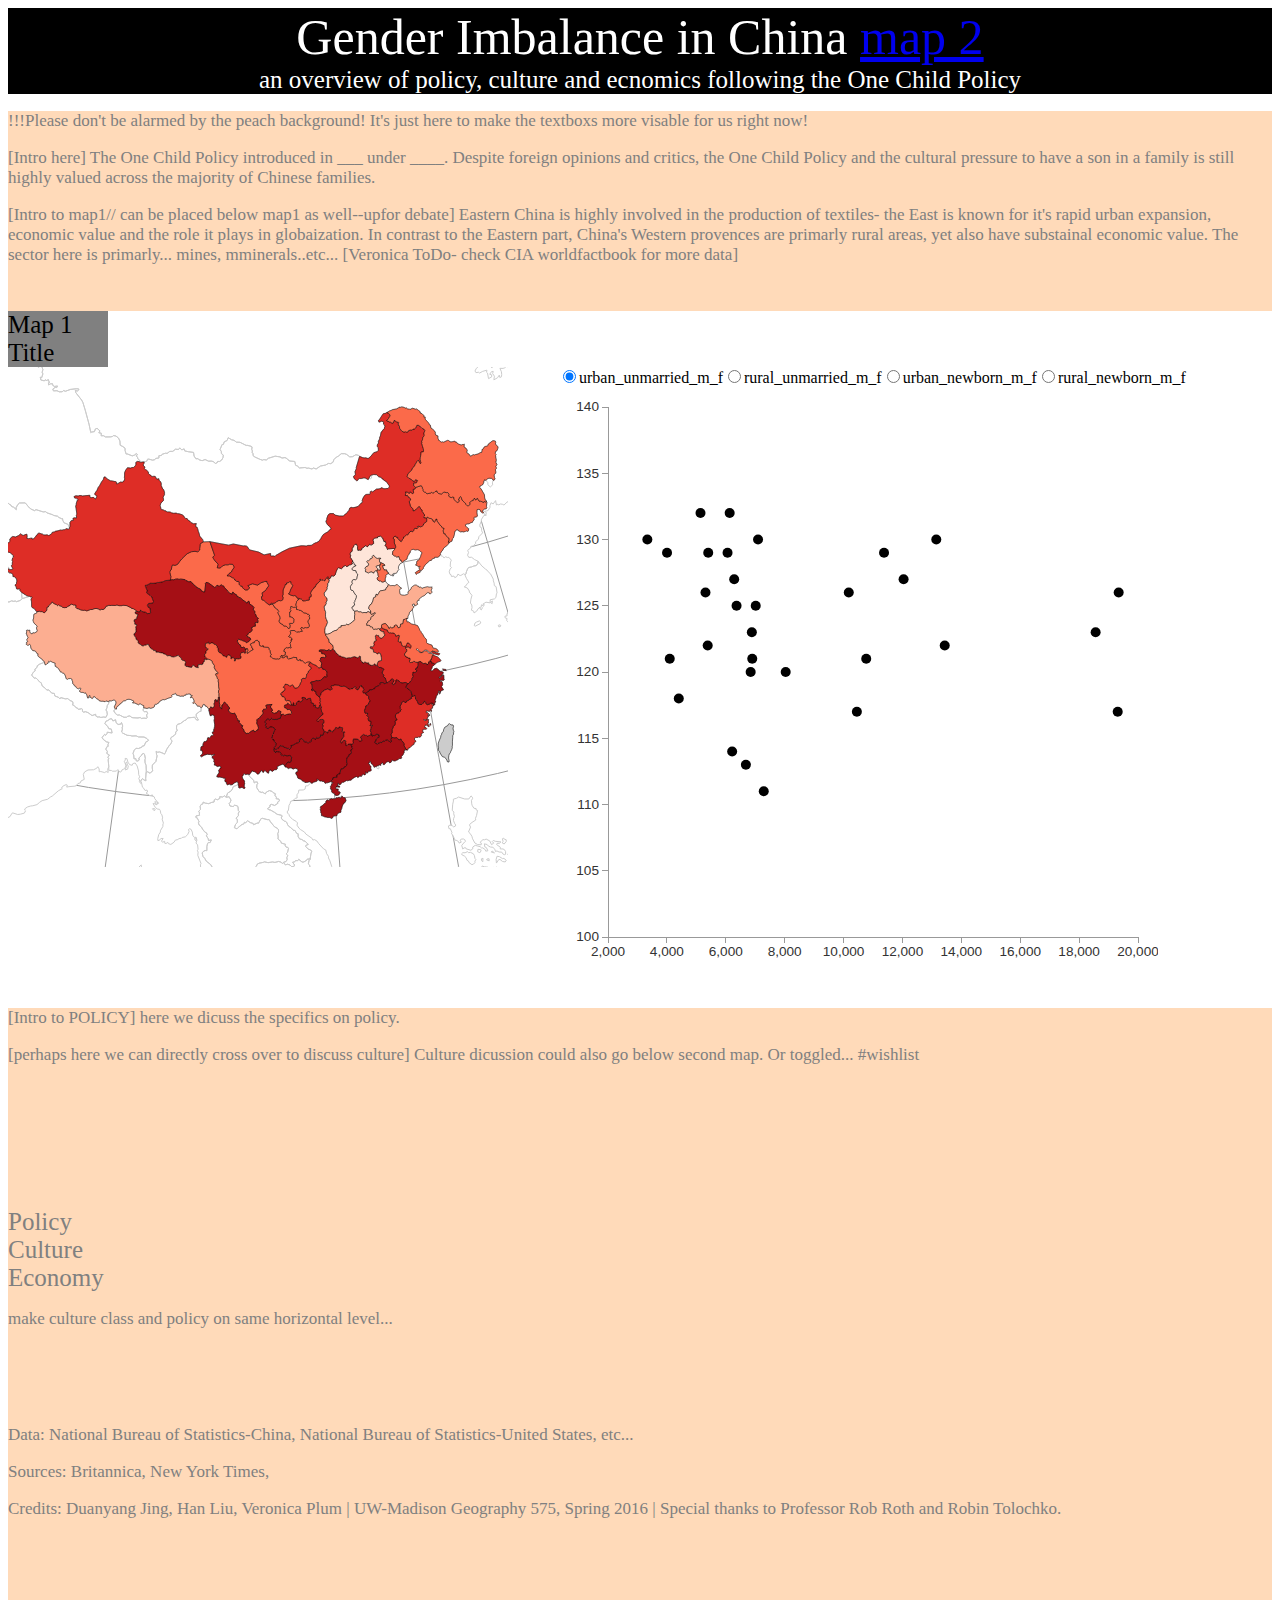
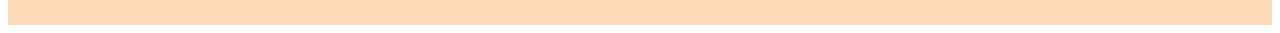
==== index.html @ d4b6c428 "refactor code, add linked viz to map2" ====
<!DOCTYPE html>
<html lang="en">
	<head>
		<meta charset="utf-8">
		<meta name="viewport" content="width=device-width">
		<title></title>

		<!--external stylesheet-->
		<link rel="stylesheet" href="css/style.css">
		<link rel="stylesheet" type="text/css" href="lib/d3-slider/d3.slider.css">

	</head>

	<body>
		<div id="navbar"></div>
		<div id="ProjTtile" class="textTitle"> 
			Gender Imbalance in China  <a href="map2.html"> map 2 </a>
			<div class="subtitle">
				an overview of policy, culture and ecnomics following the One Child Policy
			</div>
		</div>
		<div class="text">
			<p>!!!Please don't be alarmed by the peach background! It's just here to make the textboxs more visable for us right now!</p>
			<p>[Intro here] The One Child Policy introduced in ___ under ____. Despite foreign opinions and critics, the One Child Policy and the cultural pressure to have a son in a family is still highly valued across the majority of Chinese families. </p>
			<p>[Intro to map1// can be placed below map1 as well--upfor debate] Eastern China is highly involved in the production of textiles- the East is known for it's rapid urban expansion, economic value and the role it plays in globaization. In contrast to the Eastern part, China's Western provences are primarly rural areas, yet also have substainal economic value. The sector here is primarly... mines, mminerals..etc... [Veronica ToDo- check CIA worldfactbook for more data]
			</p>
		</div>
		<div class="mapTitle">Map 1 Title</div>
		<div class="map1Div"></div>
		<div class="toggleDiv">
			<div class="attrToggleDiv"></div>
			<div class="yearToggleDiv"></div>
		</div>
		<div class="scatterPlotDiv"></div>
		<div class="text">
			<p>[Intro to POLICY] here we dicuss the specifics on policy.
			</p>
			<p>[perhaps here we can directly cross over to discuss culture] Culture dicussion could also go below second map. Or toggled... #wishlist
			</p>
		</div>

		<div class="text"> 
			<div class="subtitle">
				Policy
			</div>
			<div class="subtitle">
				Culture
			</div>
			<div class="subtitle">
				Economy 
				<p class= "text">
					make culture class and policy on same horizontal level...
				</p>
			</div>
		</div>

		<div id="credits" class="text">
			<p>
				Data: National Bureau of Statistics-China, National Bureau of Statistics-United States, etc...</p>
			<p>
				Sources: <a ref="">Britannica</a>,  <a ref="">New York Times</a>, <a ref=""></a>
			</p>
			<p>
				Credits: Duanyang Jing, Han Liu, Veronica Plum | UW-Madison Geography 575, Spring 2016 | Special thanks to Professor Rob Roth and Robin Tolochko.
			</p>
		</div>
		<!--libraries-->
		<script type="text/javascript" src="lib/d3.js"></script>
		<script type="text/javascript" src="lib/d3-slider/d3.slider.js"></script>
		<script type="text/javascript" src="lib/d3.parcoords.js"></script>
		<script type="text/javascript" src="lib/simple_statistics.js"></script>
		<script type="text/javascript" src="lib/queue.js"></script>
		<script type="text/javascript" src="lib/topojson.v1.min.js"></script>
		<!--main script-->
		<script type="text/javascript" src="js/main.js"></script>

	</body>
</html>
---- css/style.css ----
.navbar{
  color:black;
}
.mapTitle{
  width: 100px;
  font-size: 25px;
  background-color: gray;
}
.textTitle{
  background-color: black;
  color: white;
  text-align: center;
  font-size: 50px;
}
.subtitle{
  font-size:25px;
}
.text{
  background-color: peachpuff;
  color: gray;
  font-size: 17px;
  height: 200px;
}
.map1Div {
    width: 550px;
    float: left;
}
.map2Div {
    width: 550px;
    height: 550px;
    float: left;
}
.gratBackground {
    fill: white;
}

.gratLines {
    fill: none;
    stroke: #999;
    stroke-width: 1px;
}

.backgroundCountry {
    fill: #FFF;
    stroke: #CCC;
    stroke-width: 1px;
}

.enumUnits {
    stroke: #000;
    stroke-width: 0.5px;
    stroke-linecap: round;
}

.scatterPlotBackground {
    fill: none;
    z-index: 0;
}

.infolabel {
    position: absolute;
    height: 50px;
    min-width: 100px;
    color: #fff;
    background-color: #000;
    border: solid thin #fff;
    padding: 5px 10px;
    z-index: 10;
    opacity: 0.8;
}

.infolabel h1 {
    margin: 0 20px 0 0;
    padding: 0;
    display: inline-block;
    line-height: 1em;
}

.xAxis path,
.xAxis line {
    fill: none;
    stroke: #999;
    stroke-width: 1px;
    shape-rendering: crispEdges;
}

.xAxis text {
    font-family: sans-serif;
    font-size: 0.85em;
    fill: #333333;
}

.yAxis path,
.yAxis line {
    fill: none;
    stroke: #999;
    stroke-width: 1px;
    shape-rendering: crispEdges;
}

.yAxis text {
    font-family: sans-serif;
    font-size: 0.85em;
    fill: #333333;
}

.linegraph {
  font: 11px "Helvetica Neue", Helvetica, Arial, sans-serif;
}

.axis path,
.axis line {
  fill: none;
  stroke: #000;
  shape-rendering: crispEdges;
}

.axis--y path {
  display: none;
}

.provinces {
  fill: none;
  stroke: #aaa;
  stroke-linejoin: round;
  stroke-linecap: round;
  stroke-width: 1.5px;
}

.province--hover {
  stroke: #000;
}

.focus text {
  text-anchor: middle;
  text-shadow: 0 1px 0 #fff, 1px 0 0 #fff, 0 -1px 0 #fff, -1px 0 0 #fff;
}

.voronoi path {
  fill: none;
  pointer-events: all;
}

#form {
  position: absolute;
  top: 20px;
  right: 30px;
}
---- lib/d3-slider/d3.slider.css ----
.d3-slider {
    position: relative;
    font-family: Verdana,Arial,sans-serif;
    font-size: 1.1em;
    border: 1px solid #aaaaaa;
    z-index: 2;
}

.d3-slider-horizontal {
    height: .8em;
}  

.d3-slider-range {
  background:#2980b9;
  left:0px;
  right:0px;
  height: 0.8em;
  position: absolute;
}

.d3-slider-range-vertical {
  background:#2980b9;
  left:0px;
  right:0px;
  position: absolute;
  top:0;
}

.d3-slider-vertical {
    width: .8em;
    height: 100px;
}      

.d3-slider-handle {
    position: absolute;
    width: 1.2em;
    height: 1.2em;
    border: 1px solid #d3d3d3;
    border-radius: 4px;
    background: #eee;
    background: linear-gradient(to bottom, #eee 0%, #ddd 100%);
    z-index: 3;
}

.d3-slider-handle:hover {
    border: 1px solid #999999;
}

.d3-slider-horizontal .d3-slider-handle {
    top: -.3em;
    margin-left: -.6em;
}

.d3-slider-axis {
    position: relative;
    z-index: 1;    
}

.d3-slider-axis-bottom {
    top: .8em;
}

.d3-slider-axis-right {
    left: .8em;
}

.d3-slider-axis path {
    stroke-width: 0;
    fill: none;
}

.d3-slider-axis line {
    fill: none;
    stroke: #aaa;
    shape-rendering: crispEdges;
}

.d3-slider-axis text {
    font-size: 11px;
}

.d3-slider-vertical .d3-slider-handle {
    left: -.25em;
    margin-left: 0;
    margin-bottom: -.6em;      
}
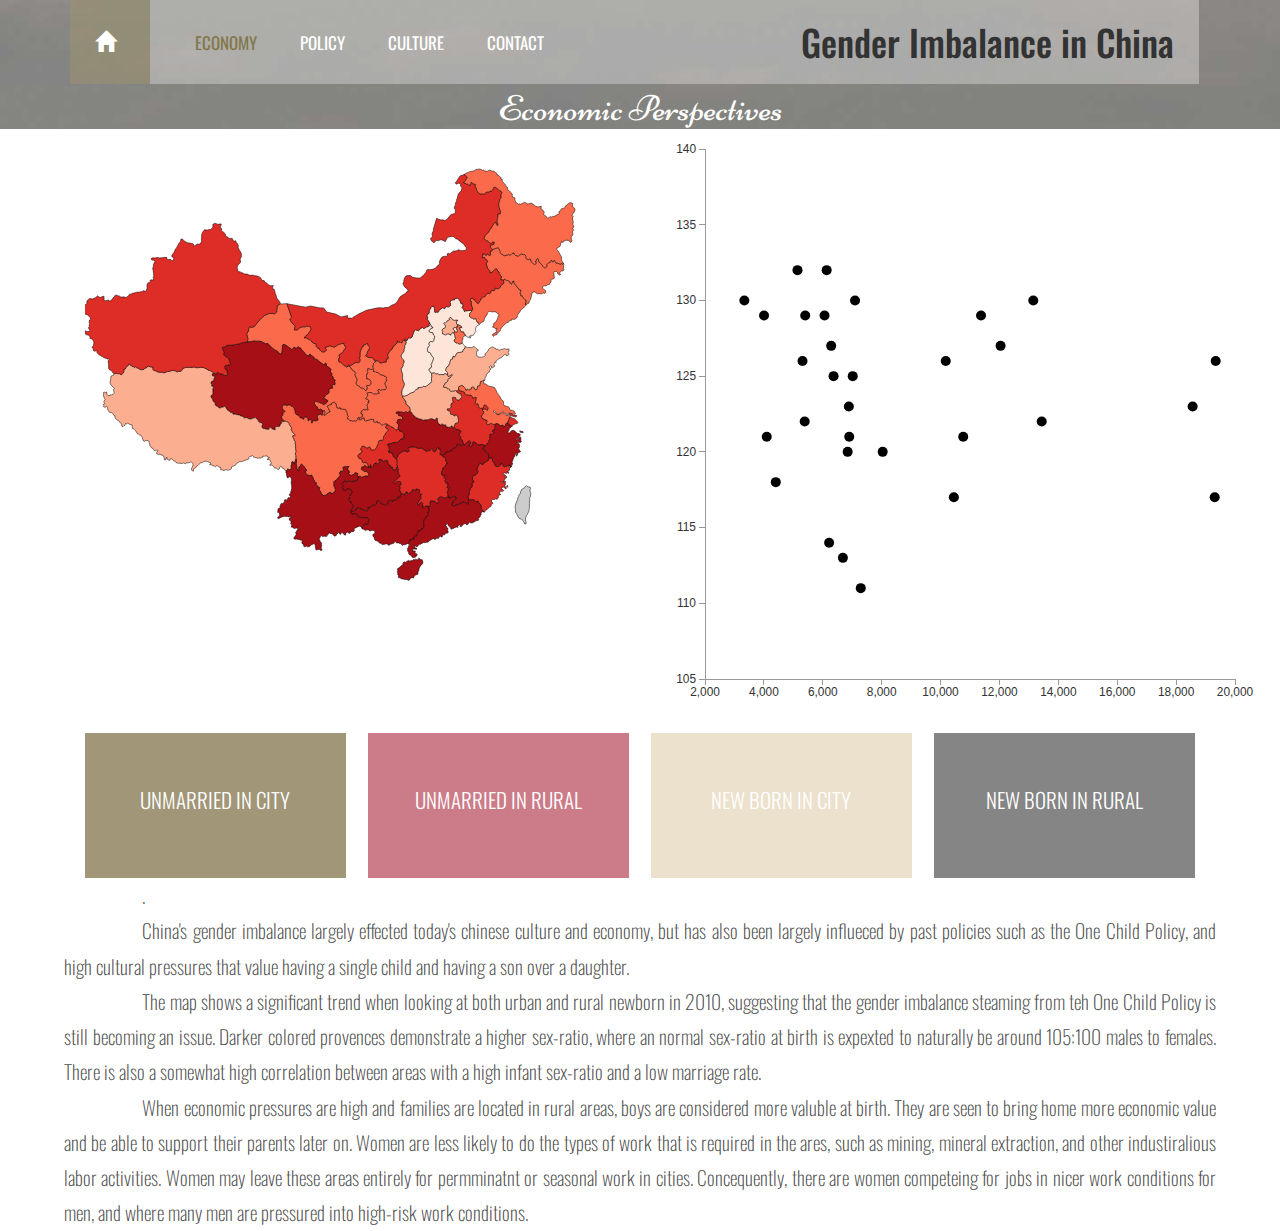
==== commit 335a8d51: "all together" ====
--- a/index.html
+++ b/index.html
@@ -1,78 +1,117 @@
-<!DOCTYPE html>
-<html lang="en">
-	<head>
-		<meta charset="utf-8">
-		<meta name="viewport" content="width=device-width">
-		<title></title>
-
-		<!--external stylesheet-->
-		<link rel="stylesheet" href="css/style.css">
-		<link rel="stylesheet" type="text/css" href="lib/d3-slider/d3.slider.css">
-
-	</head>
-
-	<body>
-		<div id="navbar"></div>
-		<div id="ProjTtile" class="textTitle"> 
-			Gender Imbalance in China  <a href="map2.html"> map 2 </a>
-			<div class="subtitle">
-				an overview of policy, culture and ecnomics following the One Child Policy
-			</div>
-		</div>
-		<div class="text">
-			<p>!!!Please don't be alarmed by the peach background! It's just here to make the textboxs more visable for us right now!</p>
-			<p>[Intro here] The One Child Policy introduced in ___ under ____. Despite foreign opinions and critics, the One Child Policy and the cultural pressure to have a son in a family is still highly valued across the majority of Chinese families. </p>
-			<p>[Intro to map1// can be placed below map1 as well--upfor debate] Eastern China is highly involved in the production of textiles- the East is known for it's rapid urban expansion, economic value and the role it plays in globaization. In contrast to the Eastern part, China's Western provences are primarly rural areas, yet also have substainal economic value. The sector here is primarly... mines, mminerals..etc... [Veronica ToDo- check CIA worldfactbook for more data]
-			</p>
-		</div>
-		<div class="mapTitle">Map 1 Title</div>
-		<div class="map1Div"></div>
-		<div class="toggleDiv">
-			<div class="attrToggleDiv"></div>
-			<div class="yearToggleDiv"></div>
-		</div>
-		<div class="scatterPlotDiv"></div>
-		<div class="text">
-			<p>[Intro to POLICY] here we dicuss the specifics on policy.
-			</p>
-			<p>[perhaps here we can directly cross over to discuss culture] Culture dicussion could also go below second map. Or toggled... #wishlist
-			</p>
-		</div>
-
-		<div class="text"> 
-			<div class="subtitle">
-				Policy
-			</div>
-			<div class="subtitle">
-				Culture
-			</div>
-			<div class="subtitle">
-				Economy 
-				<p class= "text">
-					make culture class and policy on same horizontal level...
-				</p>
-			</div>
-		</div>
-
-		<div id="credits" class="text">
-			<p>
-				Data: National Bureau of Statistics-China, National Bureau of Statistics-United States, etc...</p>
-			<p>
-				Sources: <a ref="">Britannica</a>,  <a ref="">New York Times</a>, <a ref=""></a>
-			</p>
-			<p>
-				Credits: Duanyang Jing, Han Liu, Veronica Plum | UW-Madison Geography 575, Spring 2016 | Special thanks to Professor Rob Roth and Robin Tolochko.
-			</p>
-		</div>
-		<!--libraries-->
-		<script type="text/javascript" src="lib/d3.js"></script>
-		<script type="text/javascript" src="lib/d3-slider/d3.slider.js"></script>
-		<script type="text/javascript" src="lib/d3.parcoords.js"></script>
-		<script type="text/javascript" src="lib/simple_statistics.js"></script>
-		<script type="text/javascript" src="lib/queue.js"></script>
-		<script type="text/javascript" src="lib/topojson.v1.min.js"></script>
-		<!--main script-->
-		<script type="text/javascript" src="js/main.js"></script>
-
-	</body>
+<!DOCTYPE html>
+<html lang="en">
+	<head>
+		<meta charset="utf-8">
+		<meta name="viewport" content="width=device-width">
+<title>Gender Imbalance in China</title>
+<link href="css/bootstrap.css" rel='stylesheet' type='text/css' />
+<!-- jQuery (necessary for Bootstrap's JavaScript plugins) -->
+<script src="js/jquery.min.js"></script>
+<!-- Custom Theme files -->
+<link href="css/style.css" rel="stylesheet" type="text/css" media="all" />
+<!-- Custom Theme files -->
+<meta name="viewport" content="width=device-width, initial-scale=1">
+<meta http-equiv="Content-Type" content="text/html; charset=utf-8" />
+<meta name="keywords" content="Gender" />
+
+<!--webfont-->
+<link href='http://fonts.useso.com/css?family=Oswald:400,300,700' rel='stylesheet' type='text/css'>
+<link href='http://fonts.useso.com/css?family=Niconne' rel='stylesheet' type='text/css'>
+
+<!--external stylesheet-->
+		<link rel="stylesheet" href="css/style1.css">
+		<link rel="stylesheet" type="text/css" href="lib/d3-slider/d3.slider.css">
+		<script type="text/javascript" src="js/easing.js"></script>
+<!--/script-->
+
+
+</head>
+<body>
+	<!-- header-section-starts -->
+	<div class="header-banner">
+		<div class="container">
+			<div class="home">
+					<a href="index.html"><span class="glyphicon glyphicon-home"></span></a>
+			</div>
+			
+			<div class="header-top">
+				 <h1 style="float:right">Gender Imbalance in China</h1>
+				<span class="menu"><img src="images/nav.png" alt=""/></span>
+				
+				<div class="top-menu">
+					<ul>
+					<nav class="cl-effect-13">
+						<li><a class="active" href="index.html">Economy</a></li>
+						<li><a href="policy.html">policy</a></li>
+						<li><a href="culture.html">culture</a></li>
+						<li><a href="contact.html">Contact</a></li>
+					</nav>
+					</ul>
+				</div>
+			</div>	 
+			
+			<div class="banner-info text-center">
+				<h1><a>Economic Perspectives</a></h1>
+			</div>
+		
+		</div>		
+	</div>		
+ 
+		
+<div class="container">
+	<div class="col-md-6"><div class="map1Div"></div></div>
+	<div class="col-md-6"><div class="scatterPlotDiv"></div></div>
+
+	
+
+
+		<div class="col-md-12">			
+
+			<div class="header-bottom-grids text-center">
+				<div class="header-bottom-grid1">
+					<h4>Unmarried in city</h4></div>
+
+				<div class="header-bottom-grid2">
+					<h4>Unmarried in rural</h4></div>
+
+				<div class="header-bottom-grid3">
+					<h4>New born in city</h4></div>
+
+				<div class="header-bottom-grid4">
+					<h4>New born in rural</h4></div>
+				
+			</div>
+		</div>
+</div>	
+<div class="about-content text-center">
+	<div class="about-top">
+						<p>.</p>
+						<p> China's gender imbalance largely effected today's chinese culture and economy, but has also been largely influeced by past policies such as the One Child Policy, and high cultural pressures that value having a single child and having a son over a daughter. </p>
+						 
+						 <p>The map shows a significant trend when looking at both urban and rural newborn in 2010, suggesting that the gender imbalance steaming from teh One Child Policy is still becoming an issue. Darker colored provences demonstrate a higher sex-ratio, where an normal sex-ratio at birth is expexted to naturally be around 105:100 males to females. There is also a somewhat high correlation between areas with a high infant sex-ratio and a low marriage rate. </p>
+
+						 <p>When economic pressures are high and families are located in rural areas, boys are considered more valuble at birth. They are seen to bring home more economic value and be able to support their parents later on. Women are less likely to do the types of work that is required in the ares, such as mining, mineral extraction, and other industiralious labor activities. Women may leave these areas entirely for permminatnt or seasonal work in cities. 
+	Concequently, there are women competeing for jobs in nicer work conditions for men, and where many men are pressured into high-risk work conditions. </p>
+	</div>
+</div>
+
+
+
+	<!-- header-section-ends -->
+	
+	<!--libraries-->
+		<script type="text/javascript" src="lib/d3.js"></script>
+		<script type="text/javascript" src="lib/d3-slider/d3.slider.js"></script>
+		
+		<script type="text/javascript" src="lib/simple_statistics.js"></script>
+		<script type="text/javascript" src="lib/queue.js"></script>
+		<script type="text/javascript" src="lib/topojson.v1.min.js"></script>
+		<!--main script-->
+		
+		
+		<script type="text/javascript" src="js/main.js"></script>
+	
+	
+
+</body>
 </html>--- a/css/style.css
+++ b/css/style.css
@@ -1,148 +1,3219 @@
-.navbar{
-  color:black;
-}
-.mapTitle{
-  width: 100px;
-  font-size: 25px;
-  background-color: gray;
-}
-.textTitle{
-  background-color: black;
-  color: white;
-  text-align: center;
-  font-size: 50px;
-}
-.subtitle{
-  font-size:25px;
-}
-.text{
-  background-color: peachpuff;
-  color: gray;
-  font-size: 17px;
-  height: 200px;
-}
-.map1Div {
-    width: 550px;
-    float: left;
-}
-.map2Div {
-    width: 550px;
-    height: 550px;
-    float: left;
-}
-.gratBackground {
-    fill: white;
-}
-
-.gratLines {
-    fill: none;
-    stroke: #999;
-    stroke-width: 1px;
-}
-
-.backgroundCountry {
-    fill: #FFF;
-    stroke: #CCC;
-    stroke-width: 1px;
-}
-
-.enumUnits {
-    stroke: #000;
-    stroke-width: 0.5px;
-    stroke-linecap: round;
-}
-
-.scatterPlotBackground {
-    fill: none;
-    z-index: 0;
-}
-
-.infolabel {
-    position: absolute;
-    height: 50px;
-    min-width: 100px;
-    color: #fff;
-    background-color: #000;
-    border: solid thin #fff;
-    padding: 5px 10px;
-    z-index: 10;
-    opacity: 0.8;
-}
-
-.infolabel h1 {
-    margin: 0 20px 0 0;
-    padding: 0;
-    display: inline-block;
-    line-height: 1em;
-}
-
-.xAxis path,
-.xAxis line {
-    fill: none;
-    stroke: #999;
-    stroke-width: 1px;
-    shape-rendering: crispEdges;
-}
-
-.xAxis text {
-    font-family: sans-serif;
-    font-size: 0.85em;
-    fill: #333333;
-}
-
-.yAxis path,
-.yAxis line {
-    fill: none;
-    stroke: #999;
-    stroke-width: 1px;
-    shape-rendering: crispEdges;
-}
-
-.yAxis text {
-    font-family: sans-serif;
-    font-size: 0.85em;
-    fill: #333333;
-}
-
-.linegraph {
-  font: 11px "Helvetica Neue", Helvetica, Arial, sans-serif;
-}
-
-.axis path,
-.axis line {
-  fill: none;
-  stroke: #000;
-  shape-rendering: crispEdges;
-}
-
-.axis--y path {
-  display: none;
-}
-
-.provinces {
-  fill: none;
-  stroke: #aaa;
-  stroke-linejoin: round;
-  stroke-linecap: round;
-  stroke-width: 1.5px;
-}
-
-.province--hover {
-  stroke: #000;
-}
-
-.focus text {
-  text-anchor: middle;
-  text-shadow: 0 1px 0 #fff, 1px 0 0 #fff, 0 -1px 0 #fff, -1px 0 0 #fff;
-}
-
-.voronoi path {
-  fill: none;
-  pointer-events: all;
-}
-
-#form {
-  position: absolute;
-  top: 20px;
-  right: 30px;
-}
+body{
+	padding:0;
+	margin:0;
+    font-family: 'Oswald', sans-serif;
+	background:white;
+}
+body a{
+    transition:0.5s all;
+	-webkit-transition:0.5s all;
+	-moz-transition:0.5s all;
+	-o-transition:0.5s all;
+	-ms-transition:0.5s all;
+}
+input[type="button"],input[type="submit"]{
+	transition:0.5s all;
+	-webkit-transition:0.5s all;
+	-moz-transition:0.5s all;
+	-o-transition:0.5s all;
+	-ms-transition:0.5s all;
+}
+h1,h2,h3,h4,h5,h6{
+	margin:0;			   
+}	
+p{
+	margin:0;
+}
+ul{
+	margin:0;
+	padding:0;
+}
+label{
+	margin:0;
+}
+/*-----start-header----*/
+.header-banner{
+	background:url('../images/banner.jpg') no-repeat;
+	background-size:cover;
+	-webkit-background-size:cover;
+	-o-background-size:cover;
+	-ms-background-size:cover;
+	-moz-background-size:cover;
+	max-height:15%;
+}
+.about-header-banner{
+	background:url('../images/banner.jpg') no-repeat;
+	background-size:cover;
+	-webkit-background-size:cover;
+	-o-background-size:cover;
+	-ms-background-size:cover;
+	-moz-background-size:cover;
+	max-height:15%;
+}
+.home{
+	float:left;
+	width:7%;
+	background: rgba(158, 147, 107, 0.51);
+	padding: 2.5em 2em;
+}
+span.glyphicon.glyphicon-home {
+	font-size: 21px;
+	color: #fff;
+}
+.top-menu{
+	float:left;
+	margin-top:9px;
+}
+
+}
+nav a {
+	position: relative;
+	display: inline-block;
+	outline: none;
+	color: #fff;
+	text-decoration: none;
+	text-transform: uppercase;
+	letter-spacing: 1px;
+	font-weight: 400;
+	text-shadow: 0 0 1px rgba(255,255,255,0.3);
+	font-size: 1.35em;
+}
+.typrography {
+	padding: 4em 0;
+}
+
+nav a:hover,
+nav a:focus {
+	outline: none;
+}/* Effect 13: three circles */
+.cl-effect-13 a {
+	-webkit-transition: color 0.3s;
+	-moz-transition: color 0.3s;
+	transition: color 0.3s;
+}
+
+.cl-effect-13 a::before {
+	position: absolute;
+	top: 50%;
+	left: 50%;
+	color: transparent;
+	content: '.';
+	text-shadow: 0 0 transparent;
+	font-size: 1.2em;
+	-webkit-transition: text-shadow 0.3s, color 0.3s;
+	-moz-transition: text-shadow 0.3s, color 0.3s;
+	transition: text-shadow 0.3s, color 0.3s;
+	-webkit-transform: translateX(-50%);
+	-moz-transform: translateX(-50%);
+	transform: translateX(-50%);
+	pointer-events: none;
+}
+
+.cl-effect-13 a:hover::before,
+.cl-effect-13 a:focus::before {
+	color: #d58afc;
+	text-shadow: 10px 0 #fff, -10px 0 #fff;
+}
+
+.cl-effect-13 a:hover,
+.cl-effect-13 a:focus {
+	color: #ba7700;
+}
+
+/* Effect 14: border switch */
+.cl-effect-14 a {
+	padding: 0 20px;
+	height: 45px;
+	line-height: 45px;
+}
+.social-icons{
+	float:right;
+}
+.social-icons i{
+	width:35px;
+	height:35px;
+	background: url('../images/img-sprite.png') no-repeat 0px 0px;
+	display:inline-block;
+	cursor:pointer;
+}
+.social-icons i:hover {
+	opacity: 0.5;
+}
+i.facebook{
+	background-position:0px 0px;
+}
+i.twitter{
+	background-position:-40px 0px;
+}
+i.googlepluse{
+	background-position:-80px 0px;
+}
+.top-menu ul li{
+	display:inline-block;
+}
+.top-menu ul li a{
+	color:#fff;
+	text-transform:uppercase;
+	font-weight:400;
+	font-size:17px;
+	text-decoration:none;
+	margin:0 20px;
+	font-family: 'Oswald', sans-serif;
+}
+.top-menu ul li a:hover{
+	color:#83774A;
+}
+.top-menu ul li a.active{
+	color:#83774A;
+}
+.header-top {
+	background: rgba(255, 255, 255, 0.32);
+	padding: 2em 30px;
+	float: left;
+	width: 92%;
+}
+.banner-info h1 a{
+	color:#fff;
+	font-family: 'Niconne';  
+	font-size:1em;
+
+    text-decoration:none;
+}
+.banner-info {
+	width:93%;
+	margin:10% auto 0;
+}
+.header-bottom-grid1,.header-bottom-grid2,.header-bottom-grid3,.header-bottom-grid4{
+	width:23.5%;
+	float:left;
+	margin-right:2%;
+	padding: 3em 0 4em 0;
+}
+
+.header-bottom-grid1{
+	background:rgba(132, 117, 78, 0.76);	
+	transition: 0.5s all;
+	-webkit-transition: 0.5s all;
+	-moz-transition: 0.5s all;
+	-o-transition: 0.5s all;
+	-ms-transition: 0.5s all;
+}
+.header-bottom-grid1:hover {
+	background-color: #7B6D44;
+	transition: 0.5s all;
+	-webkit-transition: 0.5s all;
+	-moz-transition: 0.5s all;
+	-o-transition: 0.5s all;
+	-ms-transition: 0.5s all;
+}
+.header-bottom-grid1:hover span.glyphicon.glyphicon-leaf{
+	transform: rotateY(360deg);
+	-webkit-transform: rotateY(360deg);
+	-moz-transform: rotateY(360deg);
+	-o-transform: rotateY(360deg);
+	-webkit-transition: 0.8s;
+	-moz-transition: 0.8s;
+	-o-transition: 0.8s;
+	transition: 0.8s;
+}
+.header-bottom-grid2{
+	background:rgba(166, 25, 46, 0.57);	
+	transition: 0.5s all;
+	-webkit-transition: 0.5s all;
+	-moz-transition: 0.5s all;
+	-o-transition: 0.5s all;
+	-ms-transition: 0.5s all;
+}
+.header-bottom-grid2:hover{
+	background:#a6192e;	
+	transition: 0.5s all;
+	-webkit-transition: 0.5s all;
+	-moz-transition: 0.5s all;
+	-o-transition: 0.5s all;
+	-ms-transition: 0.5s all;
+}
+.header-bottom-grid2:hover span.glyphicon.glyphicon-certificate{
+	transform: rotateY(360deg);
+	-webkit-transform: rotateY(360deg);
+	-moz-transform: rotateY(360deg);
+	-o-transform: rotateY(360deg);
+	-webkit-transition: 0.8s;
+	-moz-transition: 0.8s;
+	-o-transition: 0.8s;
+	transition: 0.8s;
+}
+.header-bottom-grid3{
+	background:rgba(222, 203, 165, 0.57);
+	transition: 0.5s all;
+	-webkit-transition: 0.5s all;
+	-moz-transition: 0.5s all;
+	-o-transition: 0.5s all;
+	-ms-transition: 0.5s all;	
+}
+.header-bottom-grid3:hover span.glyphicon.glyphicon-tree-deciduous{
+	transform: rotateY(360deg);
+	-webkit-transform: rotateY(360deg);
+	-moz-transform: rotateY(360deg);
+	-o-transform: rotateY(360deg);
+	-webkit-transition: 0.8s;
+	-moz-transition: 0.8s;
+	-o-transition: 0.8s;
+	transition: 0.8s;
+}
+.header-bottom-grid3:hover{
+	background:#decba5;
+	transition: 0.5s all;
+	-webkit-transition: 0.5s all;
+	-moz-transition: 0.5s all;
+	-o-transition: 0.5s all;
+	-ms-transition: 0.5s all;	
+}
+.header-bottom-grid4{
+	background:rgba(0, 0, 0, 0.48);	
+	transition: 0.5s all;
+	-webkit-transition: 0.5s all;
+	-moz-transition: 0.5s all;
+	-o-transition: 0.5s all;
+	-ms-transition: 0.5s all;
+	margin-right:0;
+}
+.header-bottom-grid4:hover{
+	background:#000000;	
+	transition: 0.5s all;
+	-webkit-transition: 0.5s all;
+	-moz-transition: 0.5s all;
+	-o-transition: 0.5s all;
+	-ms-transition: 0.5s all;
+	margin-right:0;
+}
+.header-bottom-grid4:hover span.glyphicon.glyphicon-screenshot{
+	transform: rotateY(360deg);
+	-webkit-transform: rotateY(360deg);
+	-moz-transform: rotateY(360deg);
+	-o-transform: rotateY(360deg);
+	-webkit-transition: 0.8s;
+	-moz-transition: 0.8s;
+	-o-transition: 0.8s;
+	transition: 0.8s;
+}
+.header-bottom-grid1 h4,.header-bottom-grid2 h4,.header-bottom-grid3 h4,.header-bottom-grid4 h4{
+	color: #fff;
+	font-size: 1.5em;
+	margin-top:0.1em;
+	font-weight: 300;
+	text-transform: uppercase;
+	line-height: 1.0em;
+}
+.header-bottom-grids {
+	margin-top: 0em;
+}
+.secvice-top-grid-1,.secvice-top-grid-2,.secvice-top-grid-3,.secvice-top-grid-4{
+	width:23.5%;
+	float:left;
+	margin-right:2%;	
+	background:#fff;
+	padding: 3.3em 1.6em 5em 1.6em;
+	position:relative;
+}
+.secvice-top-grid-4{
+	margin-right:0;
+}
+.services {
+	background: #f0f0f0;
+}
+.secvice-top-grid-1 h3,.secvice-top-grid-2 h3,.secvice-top-grid-3 h3,.secvice-top-grid-4 h3{
+	color: #000000;
+	text-transform: uppercase;
+	font-size: 1.6em;
+	font-weight: 300;
+	margin-bottom: 12px;
+}
+.secvice-top-grid-1 p,.secvice-top-grid-2 p,.secvice-top-grid-3 p,.secvice-top-grid-4 p{
+	color: #7f9b9d;
+	font-size: 1.1em;
+	font-weight: 300;
+	line-height:1.6em;
+}
+i.icon1{
+	width:50px;
+	height:50px;
+	background:url('../images/img-sprite.png') no-repeat -130px -2px;
+	display:inline-block;
+}
+i.icon2{
+	width:50px;
+	height:50px;
+	background:url('../images/img-sprite.png') no-repeat -191px -2px;
+	display:inline-block;
+}
+i.icon3{
+	width:50px;
+	height:50px;
+	background:url('../images/img-sprite.png') no-repeat -250px -2px;
+	display:inline-block;
+}
+i.icon4{
+	width:50px;
+	height:50px;
+	background:url('../images/img-sprite.png') no-repeat -10px -50px;
+	display:inline-block;
+}
+.icon1 {
+	position: absolute;
+	bottom: -2px;
+	right: -2px;
+}
+.icon2 {
+	position: absolute;
+	bottom: -2px;
+	right: -2px;
+}
+.icon3 {
+	position: absolute;
+	bottom: -2px;
+	right: -2px;
+}
+.icon4 {
+	position: absolute;
+	bottom: -2px;
+	right: -2px;
+}
+.services-bottom-left {
+	padding: 0 15px 0 0;
+}
+.services-bottom-left img,.services-bottom-right img{
+	width:100%;
+}
+.services-bottom-right {
+	padding: 0 0 0 15px;
+}
+.services-bottom-middle h3{
+	color:#616161;
+	font-size:2.3em;
+	font-weight:300;
+	text-transform:uppercase
+	  margin-top: 0.4em;
+}
+.services-bottom-middle p{
+	color:#616161;
+	font-size:1.2em;
+	font-weight:300;
+	line-height:1.6em;
+	margin-top:18px;
+}
+.services-bottom-grids {
+	padding: 5em 0 7em 0;
+}
+.item-1 img,.item-2 img  {
+	width: 100%;
+}
+.item-1,.item-2{
+	  padding: 0 10px 0 0;
+}
+.item-1 h3{
+	  color: #fff;
+  text-transform: uppercase;
+  font-size: 2.2em;
+  font-weight: 300;
+  background: #84754e;
+  padding: 15px 0 16px 0;
+  text-align: center;
+}
+.item-2 h3{
+	color:#fff;
+	text-transform:uppercase;
+	font-size:2.2em;
+	font-weight:300;
+	background:#a6192e;
+	padding:15px 0 16px 0;
+	text-align:center;
+}
+.items {
+	padding: 6em 0;
+}
+.item-3{
+	background:#000;
+	min-height:322px;
+	padding: 5em 2em 0 2em;
+}
+.item-3 h4{
+	color:#fff;
+	font-size:2.2em;
+	font-weight:300;
+	text-transform:uppercase;
+}
+.item-3 p{
+	color:#fff;
+	font-size:1.1em;
+	font-weight:300;
+	line-height:1.6em;
+	margin-top:2em;
+}
+.contact-section {
+	background: #515151;
+	padding: 5em 0;
+}
+.contact-section h3 {
+	text-align: center;
+	color: #fff;
+	font-size: 3em;
+	text-transform: uppercase;
+	font-weight: 300;
+	margin-bottom:1em;
+}
+.contact-section input.text, .contact-section textarea {
+	width: 100%;
+	border: none;
+	outline: none;
+	background: #fff;
+	padding: 24px 18px;
+	font-weight: 400;
+	font-size: 15px;
+	text-transform: uppercase;
+	color: #7e7e7e;
+	margin: 0px 0 5px 0;
+}
+.contact-section textarea {
+	height:10em;
+	resize:none;
+	margin:0;
+}
+.contact-section input[type="button"] {
+	border: none;
+	outline: none;
+	padding: 21px 25px;
+	color: #fff;
+	background: #d58afc;
+	text-transform: uppercase;
+	font-weight: 400;
+	font-size: 18px;
+	display:block;
+	width:100%;
+}
+.contact-section input[type="button"]:hover{
+	background:#fadb6f;
+}
+.contact-info {
+	width: 70%;
+	margin: 0 auto;
+}
+
+img.zoom-img:hover {
+  -webkit-transform: scale(1.15);
+  -webkit-transition-timing-function: ease-out;
+  -webkit-transition-duration: 750ms;
+  -moz-transform: scale(1.15);
+  -moz-transition-timing-function: ease-out;
+  -moz-transition-duration: 750ms;
+  overflow: hidden;
+}
+img.zoom-img {
+  -webkit-transform: scale(1, 1);
+  -webkit-transition-timing-function: ease-out;
+  -webkit-transition-duration: 250ms;
+  -moz-transform: scale(1, 1);
+  -moz-transition-timing-function: ease-out;
+  -moz-transition-duration: 250ms;
+}
+a.mask {
+  text-decoration: none;
+  overflow: hidden;
+  display: block;
+}
+.news-grid a{
+  color: #000;
+  font-size: 16px;
+  font-weight: 500;
+  margin: 0 0 .3em 0;
+  display:block;
+  text-decoration:none;
+}
+a.button img {
+	width: 7%;
+	margin-top: 5px;
+}
+.news-grid a:hover{
+	text-decoration:none;
+}
+.news-grid span {
+  color: #a6192e;
+  font-size: 14px;
+  line-height: 1.7em;
+  font-weight:300;
+    margin-bottom: 1em;
+  display: block;
+}
+.news-info p {
+  color: #333333;
+  font-size: 14px;
+  margin: 0;
+  line-height: 1.8em;
+  font-weight: 300;
+  margin-top:0.8em;
+}
+/*-- about-page-starts-here --*/
+.who_we_are,.latest-news {
+	padding: 4em 0;
+}
+.about-top p {
+	color: #494949;
+  font-weight: 200;
+  font-size: 1.4em;
+  line-height: 2.5em；
+  opacity: 0.7;
+  max-width: 90%;
+  margin:0 auto;
+  text-align: justify;
+  text-indent: 4em;
+  line-height: 1.8;
+}
+.about-top h5 {
+	font-size: 1.11em;
+	color: #1f3e4f;
+	line-height: 1.6em;
+	margin: 0 auto 13px;
+	max-width: 860px;
+	font-weight:500;
+}
+.about-top h3 {
+    color: #000000;
+  font-size: 2.7em;
+  letter-spacing: 2px;
+  font-weight: 300;
+  margin: 0 0px 20px 0;
+  padding: 0;
+}
+.abt_img1{
+	width:35%;
+	margin-left:11%;
+	margin-right:4%;
+	float:left;
+	margin-top:2%;
+}
+.abt_img2{
+	width:35%;
+	margin-right:11%;
+	margin-left:4%;
+	float:left;
+	margin-top:2%;
+}
+.abt_img1 img,.abt_img2 img{
+	width:100%;
+}
+.why_choose_us {
+	padding: 3em 0;
+	background: #7B6D44;
+}
+.whyus p {
+	color: #fff;
+	font-weight: 400;
+	font-size: 0.965em;
+	line-height: 1.8em;
+	margin: 15px 0 0 0;
+	font-weight:300;
+}
+.whyus span {
+	margin-top: 15px;
+	display: inline-block;
+	width: 78px;
+	height: 78px;
+	background: #ffffff;	
+	color: #a6192e;	
+	text-align: center;	
+	font-size: 24px;
+	line-height: 78px;
+	border-radius: 50%;	
+	-webkit-border-radius: 50%;
+	-o-border-radius: 50%;
+	-ms-border-radius: 50%;
+	-moz-border-radius: 50%;
+	position: relative;
+}
+.why_choose_us h3 {
+	color: #fff;
+	font-size: 2.7em;
+	font-weight: 300;
+	letter-spacing: 2px;
+	margin-bottom: 0.8em;
+	  padding: 0;
+}
+.ch-grid {
+	padding: 0;
+	list-style: none;
+	display: block;
+	text-align: center;
+	width: 100%;
+}
+
+.ch-grid:after,
+.ch-item:before {
+	content: '';
+    display: table;
+}
+
+.ch-grid:after {
+	clear: both;
+}
+
+.ch-grid li {
+	width: 250px;
+	height: 250px;
+	display: inline-block;
+	margin: 20px;
+}
+.ch-item {
+	width: 100%;
+	height: 100%;
+	border-radius: 50%;
+	-webkit-border-radius: 50%;
+	-o-border-radius: 50%;
+	-ms-border-radius: 50%;
+	-moz-border-radius: 50%;
+	position: relative;
+	cursor: default;
+	box-shadow: 
+		inset 0 0 0 16px rgba(255,255,255,0.6),
+		0 1px 2px rgba(0,0,0,0.1);
+		
+	-webkit-transition: all 0.4s ease-in-out;
+	-moz-transition: all 0.4s ease-in-out;
+	-o-transition: all 0.4s ease-in-out;
+	-ms-transition: all 0.4s ease-in-out;
+	transition: all 0.4s ease-in-out;
+}
+
+.ch-img-1 { 
+	background-image: url(../images/t1.jpg);
+}
+
+.ch-img-2 { 
+	background-image: url(../images/t2.jpg);
+}
+
+.ch-img-3 { 
+	background-image: url(../images/t3.jpg);
+}
+
+.ch-info {
+	position: absolute;
+	background: rgba(158, 147, 107, 0.7);
+	width: inherit;
+	height: inherit;
+	border-radius: 50%;
+	-webkit-border-radius: 50%;
+	-o-border-radius: 50%;
+	-ms-border-radius: 50%;
+	-moz-border-radius: 50%;
+	opacity: 0;
+	
+	-webkit-transition: all 0.4s ease-in-out;
+	-moz-transition: all 0.4s ease-in-out;
+	-o-transition: all 0.4s ease-in-out;
+	-ms-transition: all 0.4s ease-in-out;
+	transition: all 0.4s ease-in-out;
+	
+	-webkit-transform: scale(0);
+	-moz-transform: scale(0);
+	-o-transform: scale(0);
+	-ms-transform: scale(0);
+	transform: scale(0);
+	
+	-webkit-backface-visibility: hidden;
+
+}
+
+.ch-info h4 {
+	color: #fff;
+	text-transform: uppercase;
+	letter-spacing: 2px;
+	font-size: 22px;
+	margin: 0 30px;
+	padding: 70px 0 0 0;
+	height: 140px;
+	font-weight:300;
+	text-shadow: 
+		0 0 1px #fff, 
+		0 1px 2px rgba(0,0,0,0.3);
+}
+
+.ch-info p {
+	color: #fff;
+	padding: 10px 5px;
+	font-style: italic;
+	margin: 0 30px;
+	font-size: 12px;
+	border-top: 1px solid rgba(255,255,255,0.5);
+	opacity: 0;
+	-webkit-transition: all 1s ease-in-out 0.4s;
+	-moz-transition: all 1s ease-in-out 0.4s;
+	-o-transition: all 1s ease-in-out 0.4s;
+	-ms-transition: all 1s ease-in-out 0.4s;
+	transition: all 1s ease-in-out 0.4s;
+}
+
+.ch-info p a {
+	display: block;
+	color: #fff;
+	color: rgba(255,255,255,0.7);
+	font-style: normal;
+	font-weight: 700;
+	text-transform: uppercase;
+	font-size: 9px;
+	letter-spacing: 1px;
+	padding-top: 4px;
+	font-family: 'Open Sans', Arial, sans-serif;
+}
+
+.ch-info p a:hover {
+	color: #fff222;
+	color: rgba(255,242,34, 0.8);
+}
+
+.ch-item:hover {
+	box-shadow: 
+		inset 0 0 0 1px rgba(255,255,255,0.1),
+		0 1px 2px rgba(0,0,0,0.1);
+}
+.ch-item:hover .ch-info {
+	-webkit-transform: scale(1);
+	-moz-transform: scale(1);
+	-o-transform: scale(1);
+	-ms-transform: scale(1);
+	transform: scale(1);
+	opacity: 1;
+}
+
+.ch-item:hover .ch-info p {
+	opacity: 1;
+}
+.team {
+	padding: 4em 0;
+}
+.team h3 {
+	color: #000000;
+	font-size: 2.7em;
+	letter-spacing: 2px;
+	font-weight: 300;
+	margin: 0 0px 20px 0;
+	padding: 0;
+}
+/********* About ******/
+/*  GRID OF Content and sidebar   ============================================================================= */
+.section.group {
+	padding: 2em 0 1em 0;
+}
+.section.group h2 {
+	color: #000000;
+	text-transform: uppercase;
+	font-size: 2.2em;
+	font-weight: 400;
+	margin: 17px 0px;
+}
+.section {
+	clear: both;
+	padding: 0px;
+	margin: 0px;
+}
+.group:before,
+.group:after {
+    content:"";
+    display:table;
+}
+.group:after {
+    clear:both;
+}
+.group {
+    zoom:1;
+}
+.cont{
+	display: block;
+	float:left;
+}
+.rsidebar{
+	display: block;
+	float:left;
+} 	
+.about_desc{
+	width: 65%;
+	margin-right: 4%;
+}
+.span_1_of_3 {
+	width: 31%;
+}
+.gallery-head {
+	  padding: 4em 0;
+}
+.gallery-head h3 {
+	color: #000000;
+  text-transform: uppercase;
+  font-size: 2.7em;
+  font-weight: 300;
+  margin: 0 0 25px 0px;
+  text-align: center;
+  padding: 0;
+}  
+.gallery-content {
+	padding: 3em 0 0 0;
+}
+.gallery-bottom {
+  margin-top: 2em;
+}
+.gallery-left img {
+  width: 100%;
+}
+.gallery-left {
+  padding: 0 0.2em;
+  margin-bottom: 0.3em;
+}
+.portfolio {
+  padding: 4em 0;
+}
+/*--single-page--*/
+.single-page{
+  padding:4em 0;
+}
+.sngl-title h3 a {
+  text-decoration: none;
+  transition:.5s all;
+}
+.sngl-title h3 a:hover{
+  color:rgb(58, 205, 188);
+}
+.single-page h4 {
+  font-size: 2em;
+  font-weight: 500;
+  color: #4d4949;
+  margin-bottom: 0.8em;
+  padding:0;
+}
+.single-page-info a {
+  display: block;
+}
+.sngl-title {
+  margin-bottom: 5em;
+}
+.single-page-left  img {
+  width: 100%;
+}
+.single-page-info h5 {
+    font-size: 1em;
+  font-weight: 500;
+  margin: 1em 0 0em;
+  line-height: 1.6em;
+  color: #a6192e;
+}
+.read-more-grids {
+  padding-left: 0 !important;
+}
+.single-page p {
+    color: #ADADAD;
+  font-size: 1em;
+  line-height: 1.7em;
+  font-weight: 300;
+}
+.comment-icons {
+	border-top: 1px dashed rgb(95, 158, 160);
+	border-bottom: 1px dashed rgb(95, 158, 160);
+	padding: 1.5em 0;
+	margin: 4em 0;
+}
+.comment-icons ul {
+	margin: 0;
+	padding: 0;
+}
+.comment-icons ul li {
+	  display: inline-block;
+  margin: 0 40px 0 0;
+  color: #747474;
+  font-size: 1.1em;
+  font-weight: 300;
+}
+.comment-icons ul li span{
+  color: #a6192e;
+  font-size: 15px;
+  margin-right: 6px;
+  vertical-align: baseline;
+}
+.comment-icons ul li a{
+  color: #747474;
+  font-size: 1.1em;
+  margin: 1em 0;
+  display: inline;
+    font-weight: 300;
+}
+.comment-icons ul li a:hover{
+	color:#a6192e;
+}
+.related-posts {
+  padding: 4em 0;
+  margin: 0;
+}
+.related-posts h3{
+	margin: 0 0 .6em .3em;
+	font-size: 2.5em;
+	font-weight: 400;
+	color: #E4BB07;
+}
+.related-grids {
+  padding-left: 0 !important;
+}
+.related-posts img{
+	width: 100%;
+}
+.related-grids h5 {
+  font-size: 15px;
+}
+.related-grids h5 a {
+  color: #747474;
+}
+.related-grids h5  a:hover{
+  color:#a6192e;
+}
+a.thumbnail.active, a.thumbnail:focus, a.thumbnail:hover {
+  border-color: #146eb4;
+}
+.admin-text {
+	border: 1px solid #f4f4f4;
+	padding: 2em;
+}
+.admin-text h5 {
+	font-size: 1.2em;
+	margin: 0 0 1em 0;
+	font-weight: 500;
+	color: #37393d;
+}
+.admin-text-left {
+	float: left;
+	width: 11%;
+}
+.admin-text-right {
+	float: right;
+	width: 86%;
+}
+.admin-text-right p {
+  color: #727272;
+  font-size: 14px;
+  margin: 0 0 1em;
+}
+.admin-text-right span {
+  font-size: 15px;
+  margin: 0 0 1em 0;
+  font-weight: 500;
+  color: #727272;
+}
+.admin-text-right span a {
+	color:#7B6D44;
+	text-decoration:none;
+}
+.admin-text-right span a:hover{
+	color: #a6192e;
+	transition:.5s all;
+}
+.cmnt-icon-right a {
+	color: #a6192e;
+}
+.media.response-info {
+  margin-top: 3em;
+}
+.response-info-mdl {
+  margin: 1em 0px 1em 4em;
+}
+.response {
+  margin-bottom: 5em;
+}
+.media-left.response-text-left {
+  width: 11%;
+}
+.response-text h5 {
+	font-size: 15px;
+	font-weight: 600;
+	margin: 0 0 1em 0;
+	color: #fff;
+}
+.response-text-left h5 a {
+	text-decoration: none;
+	color: #37393d;
+}
+.response-text-left h5 a:hover{
+	text-decoration: none;
+	color:#FDD580;
+	transition:.5s all;
+}
+.response-text-left h5{
+  font-weight: 400;
+  font-size: 14px;
+  margin: 1em 0 0 0;
+}
+.response-text-right p {
+  color: #ADADAD;
+  font-size: 14px;
+  margin: 0 0 1em;
+}
+.response-text-right ul{
+	padding:0;	
+	text-align: right;
+}
+.response-text-right ul li{
+  display: inline-block;
+  color: #727272;
+  font-size: 13px;
+  margin-right: 1em;
+}
+.response-text-right ul li a{
+    color:#7B6D44;
+  font-size: 14px;
+  font-weight: 400;
+}
+.response-text-right ul li a:hover{
+	color:#a6192e;
+	text-decoration:none;
+}
+.media-left a img {
+  width: initial;
+}
+.coment-form input[type="text"] {
+  display: block;
+  background: none;
+  color: #999;
+  border:1px solid #BDBBBB;
+  width: 70%;
+  margin-bottom: 5px;
+  outline: none;
+  font-size: 13px;
+  font-weight: 300;
+  padding: 13px 15px;
+}
+.coment-form input[type="email"] {
+	background: none;
+  color: #999;
+  border:1px solid #BDBBBB;
+	  width: 70%;
+	margin-bottom: 5px;
+	outline: none;
+	font-size: 13px;
+	font-weight: 300;
+	padding: 13px 15px;
+}
+.coment-form textarea {
+	background: none;
+  color: #999;
+  border:1px solid #BDBBBB;
+	width: 100%;
+	display: block;
+	height: 150px;
+	outline: none;
+	font-size: 13px;
+	font-weight: 300;
+	resize: none;
+	padding: 13px 15px;
+}
+.coment-form input[type="submit"] {
+  background: #7B6D44;
+  border: 1px solid #f4f4f4;
+  padding: .8em 0;
+  width: 100%;
+  margin-top: .5em;
+  font-size: 15px;
+  color: #fff;
+  letter-spacing: 0.5px;
+  outline: none;
+  transition:.5s all;
+  -webkit-transition:.5s all;
+  -moz-transition:.5s all;
+  -o-transition:.5s all;
+  -ms-transition:.5s all;
+}
+.coment-form input[type="submit"]:hover{
+	color: #fff;
+	background:#a6192e;
+	outline: none;
+}
+.thumbnail {
+  margin-bottom: 0 !important;
+  padding: 2px !important;
+}
+.btn-primary {
+  border-color: #fff !important;
+}
+.btn-primary:hover, .btn-primary:focus, .btn-primary.focus, .btn-primary:active, .btn-primary.active, .open > .dropdown-toggle.btn-primary {
+  border-color: #FFF !important;
+   background-color: #a6192e !important;
+}
+.cmnt-icon-left a img {
+	width: 100%;
+}
+.grid_3 {
+	margin-top: 3em;
+}
+.blog ul.pagination {
+	margin-top: 4em;
+}
+ul.pagination li a {
+  color: rgb(95, 158, 160) !important;
+  font-size: 17px;
+  padding: 5px 15px;
+}
+.btn-primary {
+  color: #0A0A0A;
+  background-color: none !important;
+  border-color: none !important;
+}
+a.list-group-item:hover, a.list-group-item:focus {
+  color: #F4F1F1 !important;
+  background-color: rgba(158, 147, 107, 1) !important;
+}
+.posts-left{
+  float: left;
+  margin-right: 14px;
+  overflow: hidden;
+}
+.posts-right{
+	float:right;
+	width: 51%;
+}	
+.posts-right lable {
+	font-size: 14px;
+	font-weight: 500;
+	color: #989595
+}
+.posts-right h5{
+  font-size: 14px;
+  font-weight: 600;
+  margin: .5em 0;
+}
+.posts-right h5 a {
+  color: #5E5E5E;
+}
+.posts-right h5 a:hover{	
+	color: #146eb4;	
+}
+.posts-right p {
+  color: #4d4949;
+  margin: 0 0 1em 0;
+  font-size: 14px;
+  line-height: 1.5em;
+}
+.recent-posts-info {
+  margin-bottom: 4em;
+}
+.cmnt-icon-left a img {
+	width: 100%;
+}
+.single-page img {
+	box-sizing: border-box;
+	height: auto;
+	width: 100%;
+}
+.cmnt-icon-left {
+  float: left;
+  width: 25%;
+  margin-right: 1em;
+}
+.cmnt-icon-right {
+  float: right;
+  width: 71%;
+}
+.comments-info p.cmmnt {
+  margin: 1em 0 0 0;
+  font-size: 14px;
+  line-height: 1.5em;
+  color: #6E6D6D;
+  font-weight: 300;
+}
+.comments-info.cmnts-mddl {
+  margin: 4em 0;
+}
+  /* Rectangle In */
+.hvr-rectangle-in {
+  display: inline-block;
+  vertical-align: middle;
+  -webkit-transform: translateZ(0);
+  transform: translateZ(0);
+  box-shadow: 0 0 1px rgba(0, 0, 0, 0);
+  -webkit-backface-visibility: hidden;
+  backface-visibility: hidden;
+  -moz-osx-font-smoothing: grayscale;
+  position: relative;
+  background: #a6192e;
+  -webkit-transition-property: color;
+  transition-property: color;
+  -webkit-transition-duration: 0.3s;
+  transition-duration: 0.3s;
+    font-weight: 300;
+	  color: #fff;
+}
+.hvr-rectangle-in:before {
+  content: "";
+  position: absolute;
+  z-index: -1;
+  top: 0;
+  left: 0;
+  right: 0;
+  bottom: 0;
+  background:rgba(158, 147, 107, 1);
+  color:#fff !important;
+  -webkit-transform: scale(1);
+  transform: scale(1);
+  -webkit-transition-property: transform;
+  transition-property: transform;
+  -webkit-transition-duration: 0.3s;
+  transition-duration: 0.3s;
+  -webkit-transition-timing-function: ease-out;
+  transition-timing-function: ease-out;
+    font-weight: 300;
+}
+.hvr-rectangle-in:hover, .hvr-rectangle-in:focus, .hvr-rectangle-in:active {
+  color: white;
+    font-weight: 300;
+}
+.hvr-rectangle-in:hover:before, .hvr-rectangle-in:focus:before, .hvr-rectangle-in:active:before {
+  -webkit-transform: scale(0);
+  transform: scale(0);
+}
+
+/* //Rectangle In */
+/*--//single-page--*/
+/************* Contact ********/
+.contact_desc{
+	padding:4em 0;
+	background:#FFF;
+}
+.contact_desc h2{
+   color: #000000;
+  text-transform: uppercase;
+  font-size: 2.7em;
+  font-weight: 300;
+  margin: 0 0 25px 0px;
+  text-align: center;
+  padding: 0;
+}
+.contact_desc h3 {
+  color: #000000;
+  text-transform: uppercase;
+  font-size: 1.8em;
+  font-weight: 400;
+  margin: 0 0 15px 0px;
+  padding: 0;
+}
+.contact-form{
+	position:relative;
+	padding-bottom:20px;
+}
+.left_form{
+	float:left;
+	width:48%;
+}
+.right_form{
+	float:left;
+	width:48%;
+	margin-left:3.8%;
+}
+.contact-form div{
+	padding:5px 0;
+}
+.contact-form span label {
+    display: block;
+    font-size: 1em;
+    color: #686868;
+    padding-bottom: 5px;
+    font-weight: 400;
+}
+.contact-form input[type="text"],.contact-form textarea{
+		    padding:10px;
+			display:block;
+			width:100%;
+			background:#fcfcfc;
+			border: none;
+			outline:none;
+			color:#464646;
+			font-size:1em;
+			-webkit-appearance:none;
+  font-weight: 300;
+}
+.contact-form textarea{
+		resize:none;
+		height: 193px;		
+}
+.myButton{
+    background:#84754e;
+	color: #FFF;
+	font-size:1em;
+	padding:10px 25px;
+	border:none;
+	text-decoration: none;
+	outline: 0;
+	-webkit-transition: all 0.5s ease-in-out;
+	-moz-transition: all 0.5s ease-in-out;
+	-o-transition: all 0.5s ease-in-out;
+	transition: all 0.5s ease-in-out;
+    display:inline-block;
+    cursor:pointer;
+    text-transform:uppercase;
+    -webkit-appearance:none;
+    float:right;
+}
+.myButton:hover{
+		background:#a6192e;
+}
+.company_address{
+	 float:left;
+	 width:25%;
+}
+.company_address p{
+      display: block;
+  font-size: 1em;
+  color: #A3A3A3;
+  padding-bottom: 5px;
+  font-weight: 300;
+  padding: 5px 0;
+}
+.company_address p span a{
+	text-decoration:underline;
+	color:#555;
+}
+.company_address p span a:hover{
+	text-decoration:none;
+    color: #d58afc;
+}
+.contact_info{
+	float:right;
+	width:70%;
+	margin-left:5%;
+}
+.gallery-top{
+	margin:40px 0 10px 0;
+}
+.gallery li {
+	float: left;
+	display: inline;
+	width:23.5%;
+	margin-right:2%;
+	box-shadow: 0 0 8px #666;
+	background: #FFF;
+	padding-bottom: 10px;
+	opacity: .95;
+}
+.gallery ul li a img {
+	box-shadow: 0 0 5px #999;
+	-webkit-box-shadow: 0 0 5px #999;
+	-moz-box-shadow: 0 0 5px #999;
+	-o-box-shadow: 0 0 5px #999;
+    width: 100%;
+}
+.gallery li.last {
+	margin: 0 0 30px 0;
+}
+.gallery h3 {
+	color: #888;
+	padding: 10px 0 0 15px;
+	background: #FFF;
+	font-size: 17px;
+}
+h3.type.text-center {
+	color: #000000;
+  text-transform: uppercase;
+  font-size: 2.7em;
+  font-weight: 300;
+  margin: 0 0 25px 0px;
+  text-align: center;
+  padding: 0;
+}
+.grid_3 h3 {
+	padding-bottom: .5em;
+	font-size: 2em;
+	color: #FA0000;
+}
+.grid_4 h3 {
+	color: #666161;
+	padding-bottom:0;
+}
+.grid_4 h3 {
+	padding: 12px 0;
+}
+.grid_5 h1, h2, h3, h4, h5, h6 {
+	padding: 12px 0;
+}
+h3.first {
+	padding-bottom: .5em;
+	font-size: 2em;
+	color: #FA0000;
+}
+.get-in-touch {
+	background: #515151;
+	padding: 4em 0;
+}
+.gin h3,.address h3,.dal h3 {
+	color: #fff;
+	font-size: 2em;
+	text-transform: capitalize;
+	font-weight: 500;
+	margin-bottom:0.8em;
+}
+.gin p,.address p,.dal p {
+	color:#ededec;
+	font-weight:300;
+	line-height:1.8em;
+	font-size:14px;
+}
+p.phone{
+	margin: 12px 0 5px 0;
+}
+p.phone span {
+	  font-weight: 500;
+  color: #ededec;
+}
+span.phone {
+	  font-weight: 500;
+  color: #ededec;
+}
+span.phone a{
+	color:#ededec;
+	font-weight: 300;
+}
+span.phone a:hover {
+	color: #fff;
+}
+.dal input[type="text"],.dal textarea {
+	  width: 48%;
+  color: #BDB7B7;
+  font-size: 1em;
+  padding: 10px 15px;
+  border: none;
+  font-weight: 300;
+  outline: none;
+  margin: 0 9px 15px 0;
+}
+.dal textarea{
+	resize:none;
+	width:98%;
+	height:7.5em;
+}
+.address p {
+	line-height: 2.2em;
+}
+.dal input[type="submit"]{
+	  color: #fff;
+  text-transform: uppercase;
+  font-size: 15px;
+  font-weight: 400;
+  border: none;
+  background: #7B7B7B;
+  padding: 7px 25px;
+  outline: none;
+}
+.dal input[type="submit"]:hover{
+	background:#000;
+	color:#fff;
+}
+
+#toTop {
+  display: none;
+  text-decoration: none;
+  position: fixed;
+  bottom: 14px;
+  right: 3%;
+  overflow: hidden;
+  width: 40px;
+  height: 40px;
+  border: none;
+  text-indent: 100%;
+  background: url("../images/to-top1.png") no-repeat 0px 0px;
+}
+span.menu {
+	display: none;
+}
+/*-- responsine-design --*/
+@media screen and (max-width: 1440px) {	
+	.header-bottom-grids {
+		margin-top: 0em;
+	}
+	.header-banner {
+		max-height:15%;
+	}
+	.testimonials {
+		min-height: 360px;
+	}
+}
+@media screen and (max-width: 1366px) {
+	.banner-info {
+		width: 93%;
+		margin: 3em auto 0;
+	}
+	.header-bottom-grids {
+		margin-top: 0em;
+	}
+	.header-banner {
+		max-height:15%;
+	}
+	.services-bottom-grids {
+		padding: 5em 0 6em 0;
+	}
+	.contact-section {
+		padding: 4em 0 5em 0;
+	}
+	.items {
+		padding: 5em 0;
+	}
+	.page-not-found {
+		margin: 6em 0 5em 0;
+	}
+	.news {
+		padding: 3em 0;
+	}
+	.get-in-touch {
+		padding: 3em 0;
+	}
+	.gin h3, .address h3, .dal h3 {
+		padding: 0;
+	}
+	.about-header-banner {
+		max-height:15%;
+	}
+}
+@media screen and (max-width: 1280px) {
+	.services-bottom-middle h3 {
+		font-size: 2.15em;
+	}
+	.banner-info {
+		margin: 2em auto 0;
+	}
+	.header-top {
+		padding: 1.6em 25px;
+	}
+	.home {
+		width: 7%;
+		padding: 2.12em 1.8em;
+	}
+	.banner-info h1 a {
+		font-size: 1em;
+		font-family: 'Niconne';   
+
+	.header-bottom-grids {
+		margin-top: 0em;
+	}
+	.header-bottom-grid1, .header-bottom-grid2, .header-bottom-grid3, .header-bottom-grid4 {
+		padding: 2.5em 0px 3.5em 0;
+	}
+	.header-banner {
+		max-height:15%;
+	}
+	.services-bottom-grids {
+		padding: 4em 0 5em 0;
+	}
+	.secvice-top-grid-1, .secvice-top-grid-2, .secvice-top-grid-3, .secvice-top-grid-4 {
+		padding: 3em 1.6em 4.5em 1.6em;
+	}
+	.item-1 h3,.item-2 h3 {
+		font-size: 2.3em;
+	}
+	.item-3 h4 {
+		font-size: 2.1em;
+	}
+	.item-3 {
+		min-height: 323px;
+	}
+	.contact-section h3 {
+		font-size: 2.8em;
+		margin-bottom: 0.9em;
+	}
+	.contact-section input.text, .contact-section textarea {
+		padding: 20px 15px;
+	}
+	.contact-section {
+		padding: 3em 0 4em 0;
+	}
+	.footer {
+		padding: 1.3em 0;
+	}
+	.page-not-found h3 {
+		font-size: 15em;
+	}
+	.page-not-found h4 {
+		font-size: 6em;
+	}
+	.about-header-banner {
+		max-height:15%;
+	}
+	.gin h3, .address h3, .dal h3 {
+		font-size: 1.8em;
+	}
+	.news-text h3 {
+		padding-top: 0;
+	}
+	.testimonials {
+		min-height: 340px;
+		padding: 4em 0 0 0;
+	}	
+}
+@media screen and (max-width: 1024px) {
+	.home {
+		width: 8%;
+		padding: 2em 1.7em;
+	}
+	.header-top {
+		padding: 1.49em 20px;
+	}
+	.banner-info h1 a {
+		font-size: 1em;
+		font-family: 'Niconne';    
+	}
+	.banner-info {
+		margin: 3em auto 0;
+	}
+	.header-bottom-grid1 h4, .header-bottom-grid2 h4, .header-bottom-grid3 h4, .header-bottom-grid4 h4 {
+		font-size: 1.8em;
+		margin-top: 0.5em;
+	}
+	.header-bottom-grids {
+		margin-top: 0em;
+	}
+	.header-banner {
+		max-height:15%;
+	}
+	.services-bottom-middle h3 {
+		font-size: 1.8em;
+	}
+	.services-bottom-middle p {
+		font-size: 1.15em;
+		margin-top: 12px;
+	}
+	.services-bottom-grids {
+		padding: 3.5em 0 4em 0;
+	}
+	.item-1 h3, .item-2 h3 {
+		font-size: 2em;
+	}
+	.item-3 h4 {
+		font-size: 1.85em;
+	}
+	.item-3 {
+		min-height: 271px;
+		padding: 3.8em 1.4em 0 1.4em;
+	}
+	.items {
+		padding: 4em 0;
+	}
+	.contact-section input.text, .contact-section textarea {
+		padding: 18px 14px;
+	}
+	.contact-section input[type="button"] {
+		padding: 16px 21px;
+	}
+	.contact-section h3 {
+		font-size: 2.6em;
+		margin-bottom: 0.75em;
+	}
+	.contact-info {
+		width: 75%;
+	}	
+	.secvice-top-grid-1, .secvice-top-grid-2, .secvice-top-grid-3, .secvice-top-grid-4 {
+		padding: 2em 1.6em 4.5em 1.6em;
+	}
+	.post-grid p {
+		width: 60%;
+		font-size: 0.95em;
+	}
+	.post-grid img {
+		width: 37%;
+	}
+	.section.group h2 {
+		font-size: 2.1em;
+	}
+	.pack-desc {
+		padding: 25px 0;
+		margin-top: 20px;
+	}
+	.section.group {
+		padding: 1.5em 0 1em 0;
+	}
+	.gallery-top {
+		margin: 25px 0 10px 0;
+	}
+	.dal input[type="text"], .dal textarea {
+		width: 47.6%;
+	}
+	.news-grid {
+		padding: 0 10px;
+	}
+	.testimonial-grid p {
+		margin: 1em auto;
+	}
+	.testimonials {
+		min-height: 325px;
+		padding: 3.5em 0 0 0;
+	}
+	.dal textarea {
+		width: 98%;
+	}
+	.cmnt-icon-left {
+		width: 24%;
+	}
+	.posts-left {
+		width: 44%;
+	}
+	.posts-right h5 {
+		padding: 0;
+	}
+	.comment-icons ul li {
+		margin: 0 18px 0 0;
+	}
+}
+@media screen and (max-width: 800px) {
+	.top-menu ul li a {
+		font-size: 15px;
+		margin: 0 15px;
+	}
+	.header-top {
+		padding: 0.9em 15px;
+		width: 91.5%;
+	}
+	.home {
+		width: 8.5%;
+		padding: 1.41em 1.2em;
+	}
+	.banner-info {
+		margin: 2.5em auto 0;
+		width: 100%;
+	}
+	.banner-info h1 a {
+		font-size: 1em;
+		font-family: 'Niconne';  
+	}
+	.header-bottom-grids img {
+		width: 40%;
+	}
+	.header-bottom-grids {
+		margin-top: 0em;
+	}
+	.header-bottom-grid1 h4, .header-bottom-grid2 h4, .header-bottom-grid3 h4, .header-bottom-grid4 h4 {
+		font-size: 1.55em;
+		margin-top: 0em;
+	}
+	.header-bottom-grid1, .header-bottom-grid2, .header-bottom-grid3, .header-bottom-grid4 {
+		width: 24.222%;
+		margin-right: 1%;
+	}
+	.header-bottom-grid4{
+		margin-right: 0%;
+	}
+	.header-banner {
+		max-height:15%;
+	}
+	.header-bottom-grid1, .header-bottom-grid2, .header-bottom-grid3, .header-bottom-grid4 {
+		padding: 1em 0px 1.5em 0;
+	}
+	.secvice-top-grid-1, .secvice-top-grid-2, .secvice-top-grid-3, .secvice-top-grid-4 {
+		padding: 1.4em 0.6em 3.5em 0.6em;
+	}
+	.secvice-top-grid-1 h3, .secvice-top-grid-2 h3, .secvice-top-grid-3 h3, .secvice-top-grid-4 h3 {
+		font-size: 1.4em;
+		margin-bottom: 10px;
+		  padding: 0;
+	}
+	.secvice-top-grid-1, .secvice-top-grid-2, .secvice-top-grid-3, .secvice-top-grid-4 {
+		width: 24.222%;
+		margin-right: 1%;
+	}
+	.secvice-top-grid-4{
+		margin-right: 0;
+	}
+	.secvice-top-grid-1 p, .secvice-top-grid-2 p, .secvice-top-grid-3 p, .secvice-top-grid-4 p {
+		font-size: 1.05em;
+	}
+	.services-bottom-left {
+		padding: 0 10px 0 0;
+		width: 25%;
+		float: left;
+	}
+	.services-bottom-right{
+		padding: 0 0 0 10px;
+		width: 25%;
+		float: left;
+	}
+	.services-bottom-middle {
+		width: 50%;
+		float: left;
+		padding:0;
+	}
+	.services-bottom-middle h3 {
+		font-size: 1.5em;
+		  padding-top: 5px;
+	}
+	.services-bottom-middle p {
+		font-size: 1em;
+		margin-top: 0;
+		line-height: 1.5em;
+		overflow: hidden;
+	}
+	.services-bottom-grids {
+		padding: 2.5em 0 3em 0;
+	}
+	.item-1, .item-2, .item-3 {
+		width: 33.333%;
+		float: left;
+	}
+	.item-1 h3, .item-2 h3 {
+		font-size: 1.6em;
+	}
+	.item-3 p {
+		font-size: 1.05em;
+		margin-top: 1.2em;
+	}
+	.item-3 h4 {
+		font-size: 1.6em;
+	}
+	.item-3 {
+		min-height: 214px;
+		padding: 1em 1em 0 1em;
+	}
+	.contact-section h3 {
+		font-size: 2.3em;
+		margin-bottom: 0.6em;
+	}
+	.contact-section h3 {
+		font-size: 2.3em;
+		margin-bottom: 0.6em;
+	}
+	.contact-section input.text, .contact-section textarea {
+		padding: 15px 12px;
+	}
+	.contact-section input[type="button"] {
+		padding: 14px 18px;
+	}
+	.contact-section {
+		padding: 2.2em 0 3em 0;
+	}
+	.contact-section {
+		padding: 2.2em 0 3em 0;
+	}
+	.about-header-banner {
+		max-height:15%;
+	}
+	.post-grid p {
+		height: 50px;
+		overflow: hidden;
+	}
+	.latest_comments h4 a {
+		font-size: 0.75em;
+	}
+	.products_1_of_3 p {
+		height: 75px;
+		overflow: hidden;
+	}
+	.products_1_of_3 h3 {
+		font-size: 1.3em;
+	}
+	.read_more a {
+		padding: 7px 20px;
+	}
+	.pack-desc h3 {
+		font-size: 1.6em;
+	}
+	.button a {
+		padding: 11px 26px;
+	}
+	.pack-desc {
+		padding: 20px 0;
+		border-top: 6px solid rgba(0, 0, 0, 0);
+		border-bottom: 6px solid rgba(0, 0, 0, 0);
+		margin-top: 10px;
+	}
+	.spa_products {
+		padding: 20px 0 0 0;
+	}
+	.spa_products h2 {
+		font-size: 1.8em;
+	}
+	.gallery h3 {
+		padding: 10px 0 0 10px;
+		font-size: 16px;
+	}
+	.page-not-found h4 {
+		font-size: 4em;
+	}
+	.page-not-found h3 {
+		font-size: 10em;
+	}
+	.contact_desc h2 {
+		font-size: 2.5em;
+	}
+	.contact-form span label {
+		font-size: 0.9em;
+	}
+	.contact_desc {
+		padding: 3em 0;
+	}
+	.contact-form input[type="text"], .contact-form textarea {
+		padding: 8px;
+	}
+	.contact-form textarea {
+		height: 177px;
+	}
+	.company_address p {
+		font-size: 0.95em;
+		padding: 4px 0;
+	}
+	.gallery li {
+		width: 48%;
+		margin-right: 4%;
+		margin-bottom: 4%;
+	}
+	.gallery li:nth-child(2),.gallery li:nth-child(4),.gallery li:nth-child(6),.gallery li:nth-child(8){
+		margin-right:0;
+	}
+	.gallery li:nth-child(1),.gallery li:nth-child(5){
+		margin-bottom:4%;
+	}
+	.gallery li.last {
+		margin-bottom: 0;
+	}
+	.news-grid {
+		padding: 0 15px;
+		width: 50%;
+		float: left;
+		margin-top: 2em;
+	}
+	.news-grids {
+		margin-top: 0;
+	}
+	.gin,.address {
+		width: 50%;
+		float: left;
+	}
+	.dal input[type="text"]{
+		width: 48%;
+	}
+	.testimonial-grid p {
+		margin: 0em auto;
+		width: 95%;
+		font-size: 1.2em;
+	}
+	.testimonials {
+		min-height: 270px;
+		padding: 3em 0 0 0;
+	}
+	.testimonial-info h5 {
+		padding:0;	
+	}
+	.ch-grid li {
+		width: 235px;
+		height: 235px;
+		margin: 5px;
+	}
+	.who_we_are, .latest-news {
+		padding: 3em 0;
+	}
+	.about-top h5 {
+		font-size: 1em;
+		line-height: 1.7em;
+		margin: 0 auto 16px;
+		padding: 0;
+	}
+	.col-md-4.whyus {
+		width: 33.333%;
+		float: left;
+		padding:0 10px;
+	}
+	.whyus span {
+		width: 70px;
+		height: 70px;
+		font-size: 22px;
+		line-height: 70px;
+	}
+	.abt_img1 {
+		width: 40%;
+		margin-left: 6%;	
+	}
+	.abt_img2 {
+		width: 40%;
+		margin-right: 6%;
+	}
+	.gallery-left {
+		padding: 0 0.2em;
+		margin-bottom: 0.3em;
+		width: 33.333%;
+		float: left;
+	}
+	.gallery-head {
+		padding: 3em 0 2em 0;
+	}
+	h3.type.text-center {
+		font-size: 2.5em;
+		margin: 0 0 20px 0px;
+	}
+	.typrography {
+		padding: 3em 0;
+	}
+	.about-top h3 {
+		font-size: 2.5em;
+	}
+	.gallery-head h3 {
+		font-size: 2.5em;
+	}
+	.single-page-right {
+		margin-top: 3em;
+	}
+	.posts-left {
+		width: 45%;
+		margin-right:5%;
+	}
+	.posts-right {
+		float: left;
+		width: 46%;
+		margin-right:2%
+	}
+	.recent-posts-info {
+		margin-bottom: 3em;
+		width: 50%;
+		float: left;
+	}
+	.cmnt-icon-left {
+		width: 10%;
+	}
+	.cmnt-icon-right {
+		width: 87%;
+	}
+	.dal {
+		float: left;
+	}
+}
+@media screen and (max-width: 768px) {
+	.top-menu ul li a {
+		font-size: 15px;
+		margin: 0 15px;
+	}
+	.header-top {
+		padding: 0.9em 15px;
+		width: 91.5%;
+	}
+	.home {
+		width: 8.5%;
+		padding: 1.41em 1.2em;
+	}
+	.banner-info {
+		margin: 2em auto 0;
+		width: 100%;
+	}
+	.banner-info h1 a {
+		font-size: 1em;
+		font-family: 'Niconne';  
+	}
+	.header-bottom-grids img {
+		width: 40%;
+	}
+	.header-bottom-grids {
+		margin-top: 0em;
+	}
+	.header-bottom-grid1 h4, .header-bottom-grid2 h4, .header-bottom-grid3 h4, .header-bottom-grid4 h4 {
+		font-size: 1.55em;
+		margin-top: 0em;
+	}
+	.header-bottom-grid1, .header-bottom-grid2, .header-bottom-grid3, .header-bottom-grid4 {
+		width: 24.222%;
+		margin-right: 1%;
+	}
+	.header-bottom-grid4{
+		margin-right: 0%;
+	}
+	.header-banner {
+		max-height:15%;
+	}
+	.header-bottom-grid1, .header-bottom-grid2, .header-bottom-grid3, .header-bottom-grid4 {
+		padding: 1em 0px 1.5em 0;
+	}
+	.secvice-top-grid-1, .secvice-top-grid-2, .secvice-top-grid-3, .secvice-top-grid-4 {
+		padding: 1.4em 0.6em 3.5em 0.6em;
+	}
+	.secvice-top-grid-1 h3, .secvice-top-grid-2 h3, .secvice-top-grid-3 h3, .secvice-top-grid-4 h3 {
+		font-size: 1.4em;
+		margin-bottom: 10px;
+		  padding: 0;
+	}
+	.secvice-top-grid-1, .secvice-top-grid-2, .secvice-top-grid-3, .secvice-top-grid-4 {
+		width: 24.222%;
+		margin-right: 1%;
+	}
+	.secvice-top-grid-4{
+		margin-right: 0;
+	}
+	.secvice-top-grid-1 p, .secvice-top-grid-2 p, .secvice-top-grid-3 p, .secvice-top-grid-4 p {
+		font-size: 1.05em;
+	}
+	.services-bottom-left {
+		padding: 0 10px 0 0;
+		width: 25%;
+		float: left;
+	}
+	.services-bottom-right{
+		padding: 0 0 0 10px;
+		width: 25%;
+		float: left;
+	}
+	.services-bottom-middle {
+		width: 50%;
+		float: left;
+		padding:0;
+	}
+	.services-bottom-middle h3 {
+		font-size: 1.5em;
+		  padding-top: 5px;
+	}
+	.services-bottom-middle p {
+		font-size: 1em;
+		margin-top: 0;
+		line-height: 1.5em;
+		overflow: hidden;
+	}
+	.services-bottom-grids {
+		padding: 2.5em 0 3em 0;
+	}
+	.item-1, .item-2, .item-3 {
+		width: 33.333%;
+		float: left;
+	}
+	.item-1 h3, .item-2 h3 {
+		font-size: 1.6em;
+	}
+	.item-3 p {
+		font-size: 1.05em;
+		margin-top: 1.2em;
+	}
+	.item-3 h4 {
+		font-size: 1.6em;
+	}
+	.item-3 {
+		min-height: 214px;
+		padding: 1em 1em 0 1em;
+	}
+	.contact-section h3 {
+		font-size: 2.3em;
+		margin-bottom: 0.6em;
+	}
+	.contact-section h3 {
+		font-size: 2.3em;
+		margin-bottom: 0.6em;
+	}
+	.contact-section input.text, .contact-section textarea {
+		padding: 15px 12px;
+	}
+	.contact-section input[type="button"] {
+		padding: 14px 18px;
+	}
+	.contact-section {
+		padding: 2.2em 0 3em 0;
+	}
+	.contact-section {
+		padding: 2.2em 0 3em 0;
+	}
+	.about-header-banner {
+		max-height:15%;
+	}
+	.post-grid p {
+		height: 50px;
+		overflow: hidden;
+	}
+	.latest_comments h4 a {
+		font-size: 0.75em;
+	}
+	.products_1_of_3 p {
+		height: 75px;
+		overflow: hidden;
+	}
+	.products_1_of_3 h3 {
+		font-size: 1.3em;
+	}
+	.read_more a {
+		padding: 7px 20px;
+	}
+	.pack-desc h3 {
+		font-size: 1.6em;
+	}
+	.button a {
+		padding: 11px 26px;
+	}
+	.pack-desc {
+		padding: 20px 0;
+		border-top: 6px solid rgba(0, 0, 0, 0);
+		border-bottom: 6px solid rgba(0, 0, 0, 0);
+		margin-top: 10px;
+	}
+	.spa_products {
+		padding: 20px 0 0 0;
+	}
+	.spa_products h2 {
+		font-size: 1.8em;
+	}
+	.gallery h3 {
+		padding: 10px 0 0 10px;
+		font-size: 16px;
+	}
+	.page-not-found h4 {
+		font-size: 4em;
+	}
+	.page-not-found h3 {
+		font-size: 10em;
+	}
+	.contact_desc h2 {
+		font-size: 2.5em;
+	}
+	.contact-form span label {
+		font-size: 0.9em;
+	}
+	.contact_desc {
+		padding: 3em 0;
+	}
+	.contact-form input[type="text"], .contact-form textarea {
+		padding: 8px;
+	}
+	.contact-form textarea {
+		height: 177px;
+	}
+	.company_address p {
+		font-size: 0.95em;
+		padding: 4px 0;
+	}
+	.gallery li {
+		width: 48%;
+		margin-right: 4%;
+		margin-bottom: 4%;
+	}
+	.gallery li:nth-child(2),.gallery li:nth-child(4),.gallery li:nth-child(6),.gallery li:nth-child(8){
+		margin-right:0;
+	}
+	.gallery li:nth-child(1),.gallery li:nth-child(5){
+		margin-bottom:4%;
+	}
+	.gallery li.last {
+		margin-bottom: 0;
+	}
+	.news-grid {
+		padding: 0 15px;
+		width: 50%;
+		float: left;
+		margin-top: 2em;
+	}
+	.news-grids {
+		margin-top: 0;
+	}
+	.gin,.address {
+		width: 50%;
+		float: left;
+	}
+	.dal input[type="text"]{
+		width: 48%;
+	}
+	.testimonial-grid p {
+		margin: 0em auto;
+		width: 95%;
+		font-size: 1.2em;
+	}
+	.testimonials {
+		min-height: 270px;
+		padding: 3em 0 0 0;
+	}
+	.testimonial-info h5 {
+		padding:0;	
+	}
+	.ch-grid li {
+		width: 235px;
+		height: 235px;
+		margin: 5px;
+	}
+	.who_we_are, .latest-news {
+		padding: 3em 0;
+	}
+	.about-top h5 {
+		font-size: 1em;
+		line-height: 1.7em;
+		margin: 0 auto 16px;
+		padding: 0;
+	}
+	.col-md-4.whyus {
+		width: 33.333%;
+		float: left;
+		padding:0 10px;
+	}
+	.whyus span {
+		width: 70px;
+		height: 70px;
+		font-size: 22px;
+		line-height: 70px;
+	}
+	.abt_img1 {
+		width: 40%;
+		margin-left: 6%;	
+	}
+	.abt_img2 {
+		width: 40%;
+		margin-right: 6%;
+	}
+	.gallery-left {
+		padding: 0 0.2em;
+		margin-bottom: 0.3em;
+		width: 33.333%;
+		float: left;
+	}
+	.gallery-head {
+		padding: 3em 0 2em 0;
+	}
+	h3.type.text-center {
+		font-size: 2.5em;
+		margin: 0 0 20px 0px;
+	}
+	.typrography {
+		padding: 3em 0;
+	}
+	.about-top h3 {
+		font-size: 2.5em;
+	}
+	.gallery-head h3 {
+		font-size: 2.5em;
+	}
+	.single-page-right {
+		margin-top: 3em;
+	}
+	.posts-left {
+		width: 45%;
+		margin-right:5%;
+	}
+	.posts-right {
+		float: left;
+		width: 46%;
+		margin-right:2%
+	}
+	.recent-posts-info {
+		margin-bottom: 3em;
+		width: 50%;
+		float: left;
+	}
+	.cmnt-icon-left {
+		width: 10%;
+	}
+	.cmnt-icon-right {
+		width: 87%;
+	}
+	.dal {
+		float: left;
+	}
+}
+@media screen and (max-width: 640px) {
+	.top-menu ul li a {
+		font-size: 14px;
+		margin: 0 10px;
+	}
+	.header-top {
+		padding: 0.5em 15px;
+		width: 89.5%;
+	}
+	.home {
+		width: 9.5%;
+		padding: 1.12em 1.2em;
+	}
+	.home img{
+		width:100%;
+	}
+	.banner-info h1 a {
+		font-size: 1em;
+		font-family: 'Niconne';  
+	}
+	.banner-info {
+		margin: 2em auto 0;
+		width: 90%;
+	}
+	.header-bottom-grids img {
+		width: 35%;
+	}
+	.header-bottom-grid1 h4, .header-bottom-grid2 h4, .header-bottom-grid3 h4, .header-bottom-grid4 h4 {
+		font-size: 1.1em;
+		margin-top: 0.6em;
+	}
+	.header-banner {
+		max-height:15%;
+	}
+	.header-bottom-grid1, .header-bottom-grid2, .header-bottom-grid3, .header-bottom-grid4 {
+		padding: 1em 0px 1em 0;
+	}
+	.secvice-top-grid-1 h3, .secvice-top-grid-2 h3, .secvice-top-grid-3 h3, .secvice-top-grid-4 h3 {
+		font-size: 1.25em;
+		margin-bottom: 5px;
+	}
+	.secvice-top-grid-1 p, .secvice-top-grid-2 p, .secvice-top-grid-3 p, .secvice-top-grid-4 p {
+		font-size: 1em;
+	}
+	.services-bottom-middle h3 {
+		font-size: 1.2em;
+	}
+	.services-bottom-middle p {
+	    font-size: 0.95em;
+		margin-top: 0px;
+		line-height: 1.3em;
+	}
+	.services-bottom-grids {
+		padding: 2em 0 2.5em 0;
+	}
+	.item-1 h3, .item-2 h3 {
+		font-size: 1.3em;
+		padding: 12px 0;
+	}
+	.item-3 {
+		min-height: 173px;
+		padding: 1em 0.5em 10px 0.5em;
+	}
+	.item-3 h4 {
+		font-size: 1.3em;
+	}
+	.item-3 p {
+		font-size: 0.9em;
+		margin-top: 0.5em;
+	}
+	.items {
+		padding: 2em 0;
+	}
+	.contact-section h3 {
+		font-size: 2em;
+	}
+	.contact-section input.text, .contact-section textarea {
+		padding: 12px 12px;
+		font-size: 14px;
+	}
+	.contact-section textarea {
+		height: 8em;
+	}
+	.contact-section input[type="button"] {
+		padding: 12px 0;
+	}
+	.footer {
+		padding: 1.5em 0;
+	}
+	.about-header-banner {
+		max-height:15%;
+	}
+	.products_1_of_3 h3 {
+		font-size: 1.2em;
+		margin: 10px 0 5px 0;
+	}
+	.spa_products h2 {
+		font-size: 1.7em;
+	}
+	.read_more a {
+		padding: 6px 16px;
+	}
+	.button a {
+		padding: 10px 25px;
+		border-width: 3px;
+		font-size: 1em;
+	}
+	.pack-desc h3 {
+		font-size: 1.45em;
+	}
+	.about_desc {
+		width: 100%;
+		margin-right: 0;
+	}
+	.section.group h2 {
+		font-size: 1.9em;
+	}
+	.span_1_of_3 {
+		width: 65%;
+	}
+	.post-grid p {
+		height: 71px;
+	}
+	.comments {
+		padding: 10px 0;
+	}
+	.header-bottom-grids {
+		margin-top: 0em;
+	}
+	span.glyphicon.glyphicon-home {
+		font-size: 19px;
+	}
+	span.glyphicon.glyphicon-leaf, span.glyphicon.glyphicon-certificate, span.glyphicon.glyphicon-tree-deciduous, span.glyphicon.glyphicon-screenshot {
+		font-size: 40px;
+	}
+	.testimonial-info h3 {
+		font-size: 35px;
+	}
+	.testimonial-grid p {
+		font-size: 1em;
+	}
+	.testimonials {
+		min-height: 225px;
+		padding: 2em 0 0 0;
+	}
+	.ch-img-1,.ch-img-2,.ch-img-3 {
+		background-size: 195px;
+	}
+	.ch-grid li {
+		width: 195px;
+		height: 195px;
+	}
+	.ch-info h4 {
+		font-size: 20px;
+		padding: 37px 0 0 0;
+		height: 115px;
+	}
+	.admin-text {
+		padding: 1em;
+	}
+	.comment-icons ul li a {
+		font-size: 1em;
+	}
+	.comment-icons ul li {
+		font-size: 1em;
+	}
+	.recent-posts-info {
+		width: 62%;
+	}
+}
+@media screen and (max-width: 480px) {
+	.top-menu ul li a {
+		font-size: 13px;
+		margin: 0 7px;
+	}
+	.home {
+		width: 9.5%;
+		padding: 0.83em 0.7em;
+	}
+	.header-top {
+		padding: 0.35em 8px;
+		width: 89.5%;
+	}
+	.social-icons i {
+		width: 30px;
+		height: 30px;
+		background-size: 250px;
+	}
+	i.twitter {
+		background-position: -33px 0px;
+	}
+	i.googlepluse {
+		background-position: -68px 0px;
+	}
+	.top-menu {
+		margin-top: 5px;
+	}
+	.banner-info h1 a {
+		font-size: 1em;
+		font-family: 'Niconne';  
+	}
+	.header-bottom-grids {
+		margin-top: 0em;
+	}
+	.header-bottom-grid1 h4, .header-bottom-grid2 h4, .header-bottom-grid3 h4, .header-bottom-grid4 h4 {
+		font-size: 0.95em;
+		margin-top: 0.5em;
+		padding:0 5px;
+	}
+	.header-bottom-grid1, .header-bottom-grid2, .header-bottom-grid3, .header-bottom-grid4 {
+		padding: 1em 0px 1.5em 0;
+	}
+	.header-banner {
+		max-height:15%;
+	}
+	.secvice-top-grid-1, .secvice-top-grid-2, .secvice-top-grid-3, .secvice-top-grid-4 {
+		padding: 1.5em 0.1em 3em 0.1em;
+	}
+	.secvice-top-grid-1 h3, .secvice-top-grid-2 h3, .secvice-top-grid-3 h3, .secvice-top-grid-4 h3 {
+		font-size: 1.2em;
+		margin-bottom: 4px;
+	}
+	.secvice-top-grid-1 p, .secvice-top-grid-2 p, .secvice-top-grid-3 p, .secvice-top-grid-4 p {
+		font-size: 0.95em;
+	}
+	.news {
+		padding: 2em 0;
+	}
+	.testimonial-info h5 {
+		font-size: 13px;
+	}
+	.testimonials {
+		min-height: 215px;
+	}
+	span.glyphicon.glyphicon-leaf, span.glyphicon.glyphicon-certificate, span.glyphicon.glyphicon-tree-deciduous, span.glyphicon.glyphicon-screenshot {
+		font-size: 30px;
+	}
+	.secvice-top-grid-1, .secvice-top-grid-2, .secvice-top-grid-3, .secvice-top-grid-4 {
+		width: 100%;
+		margin-right: 0;
+		margin-bottom: 0em;
+	}
+	i.icon1 {
+		width: 40px;
+		height: 40px;
+		background: url('../images/img-sprite.png') no-repeat -102px -2px;
+		background-size: 235px;
+	}
+	i.icon2 {
+		width: 40px;
+		height: 40px;
+		background: url('../images/img-sprite.png') no-repeat -150px -2px;
+		background-size: 235px;
+	}
+	i.icon3 {
+		width: 40px;
+		height: 40px;
+		background: url('../images/img-sprite.png') no-repeat -196px -2px;
+		background-size: 235px;
+	}
+	i.icon4 {
+		width: 40px;
+		height: 40px;
+		background: url('../images/img-sprite.png') no-repeat -7px -39px;
+		background-size: 235px;
+	}
+	.services-bottom-left {
+		padding: 0 5px 0 0;
+	}
+	.services-bottom-right {
+		padding: 0 0 0 5px;
+	}
+	.services-bottom-middle h3 {
+		font-size: 1.2em;
+	}
+	.services-bottom-middle p {
+		font-size: 01em;
+		margin-top: 0px;
+	}
+	.services-bottom-grids {
+		padding: 1.5em 0 2em 0;
+	}
+	.item-1 h3, .item-2 h3 {
+		font-size: 1em;
+		padding: 8px 0;
+	}
+	.item-3 h4 {
+		font-size: 1.2em;
+	}
+	.item-3 {
+		min-height: 130px;
+		padding: 1.05em 0.4em 10px 0.4em;
+	}
+	.item-3 p {
+		font-size: 0.95em;
+		margin-top: 0.6em;
+	}
+	.items {
+		padding: 1.6em 0;
+	}
+	.contact-section h3 {
+		font-size: 1.7em;
+	}
+	.contact-info {
+		width: 80%;
+	}
+	.contact-section input.text, .contact-section textarea {
+		padding: 8px 12px;
+		font-size: 13px;
+	}
+	.contact-section input[type="button"] {
+		padding: 8px 0;
+		font-size: 16px;
+	}
+	.contact-section textarea {
+		height: 7em;
+	}
+	.contact-section {
+		padding: 2em 0 2em 0;
+	}
+	.about-header-banner {
+		max-height:15%;
+	}
+	.section.group h2 {
+		font-size: 1.6em;
+		margin: 4px 0 12px 0px;
+	}
+	.about_img img {
+		margin-bottom: 0;
+	}
+	.about_desc h3 {
+		font-size: 1.3em;
+	}
+	.button a {
+		padding: 8px 23px;
+		border-width: 2px;
+		font-size: 0.95em;
+	}
+	.pack-desc h3 {
+		font-size: 1.2em;
+	}
+	.about_desc p {
+		line-height: 1.7em;
+	}
+	.span_1_of_3 {
+		width: 70%;
+		margin-top: 1em;
+	}
+	.spa_products h2 {
+		font-size: 1.5em;
+	}
+	.section.group {
+		padding: 1em 0 1em 0;
+	}
+	.read_more a {
+		padding: 5px 14px;
+	}
+	.products_1_of_3 h3 {
+		font-size: 1.01em;
+		margin: 7px 0 5px 0;
+	}
+	.products_1_of_3 p {
+		line-height: 1.6em;
+	}
+	.gallery-head h3 {
+		font-size: 2.2em;
+	}
+	.page-not-found h4 {
+		font-size: 3.5em;
+	}
+	.page-not-found h3 {
+		font-size: 8em;
+	}
+	.gallery-head {
+		padding: 2em 0 1em 0;
+	}
+	h3.type.text-center {
+		font-size: 2.2em;
+		margin: 0 0 15px 0px;
+	}
+	.company_address {
+		width: 33%;
+	}
+	.company_address p {
+		font-size: 0.82em;
+		padding: 5px 0;
+	}
+	.contact_info {
+		width: 65%;
+		margin-left: 1%;
+	}
+	.contact_desc h2 {
+		font-size: 2.2em;
+	}
+	.myButton {
+		padding: 7px 22px;
+		}
+	.contact-form span label {
+		font-size: 0.875em;
+	}
+	.copyright p {
+		letter-spacing: 0px;
+	}
+	.footer {
+		padding: 1em 0;
+	}
+	.dal input[type="text"] {
+		width: 47.4%;
+	}
+	.about-top h3 {
+		font-size: 2.2em;
+	}
+	.why_choose_us h3 {
+		font-size: 2.2em;
+		margin-bottom: 0.2em;
+	}
+	a.button img {
+		width: 9%;
+		margin-top: 4px;
+	}
+	.team {
+		padding: 3em 0;
+	}
+	.team h3 {
+		font-size: 2.2em;
+		padding: 0;	
+	}
+	.news-text h3 {
+		font-size: 35px;
+	}
+	.news-text h5 {
+		line-height: 1.7em;
+	}
+	.item-1, .item-2 {
+		width: 50%;
+		float: left;
+	}
+	.item-3 {
+		width:100%;
+		margin-top:1em;
+	}
+	.services-bottom-left,.services-bottom-right {
+		width: 60%;
+		margin: 0 20%;
+	}
+	.services-bottom-middle {
+		width:100%;
+		margin:1em auto 1.5em;
+	}
+	.col-md-4.whyus {
+		width: 100%;
+		margin-top:1.2em;
+	}
+	.whyus p {
+		font-size: 01.1em;
+		line-height: 1.7em;
+		margin: 10px 0 0 0;
+	}
+	.ch-img-1, .ch-img-2, .ch-img-3 {
+		background-size: 142px;
+	}
+	.ch-grid li {
+		width: 142px;
+		height: 142px;
+	}
+	.item-1 {
+		padding: 0 5px 0 0;
+	}
+	.item-2 {
+		padding: 0 0 0 5px;
+	}
+	.ch-info h4 {
+		font-size: 13px;
+		padding: 27px 0 0 0;
+		height: 78px;
+	}	
+	.ch-info p {
+		padding: 10px 5px;
+		margin: 0 0px;
+		font-size: 12px;
+	}
+	.cmnt-icon-right {
+		width: 84%;
+	}
+	.recent-posts-info {
+		width: 90%;
+	}
+	span.menu {
+		display: block;
+		cursor: pointer;
+		position: relative;
+		  width: 16%;
+  margin: 3px auto 0;
+	}
+	.top-menu ul{
+		display:none;
+		background:rgba(0, 0, 0, 0.89);
+	}
+	.top-menu ul {
+		position: absolute;
+		padding: 10px 0;
+		margin: 0;
+		top:43px;
+		left: 0%;
+		width: 100%;
+		z-index: 999;
+		width: 100%;
+	}
+	.top-menu ul li a {
+		display:block;
+		  margin: 10px 0 20px 0;
+	}
+	.top-menu ul li {
+		display: block;
+		text-align: Center;
+	}
+	.typrography {
+		padding: 2em 0;
+	}
+	.contact_desc {
+		padding: 2em 0;
+	}
+}
+
+@media screen and (max-width: 320px) {
+	.item-3 {
+		width: 100%;
+		margin-top: 10px;
+		  min-height: 165px;
+	}
+	.item-1, .item-2 {
+		width: 50%;
+	}
+	.footer {
+		padding: 1.2em 0;
+	}
+	.copy-rights p {
+		font-size: 1.1em;
+	}
+	.copy-rights a {
+		font-size: 1.2em;
+	}
+	.contact-info {
+		width: 90%;
+	}
+	.contact-section h3 {
+		font-size: 1.5em;
+	}
+	.services-bottom-left, .services-bottom-right {
+		width: 70%;
+		margin: 0 15%;
+	}
+	.contact-section {
+		padding: 1.5em 0;
+	}
+	.news-grid {
+		width: 100%;
+	}
+	.secvice-top-grid-4 {
+		display: none;
+	}
+	.secvice-top-grid-3{
+		margin-right: 0%;
+	}
+	.header-bottom-grid1, .header-bottom-grid2, .header-bottom-grid3 {
+		width: 24.5%;
+		margin-right: 1%;
+	}
+	.header-bottom-grid3{
+		margin-right: 0%;
+	}
+	.header-bottom-grid1 h4, .header-bottom-grid2 h4, .header-bottom-grid3 h4, .header-bottom-grid4 h4 {
+		font-size: 0.8em;
+	}
+	span.menu {
+		width: 27%;
+		margin: 5px auto 0;
+	}
+	.services-bottom-grids {
+		padding: 1.5em 0;
+	}
+	.span_1_of_3 {
+		width: 100%;
+	}
+	.about_desc h3 {
+		font-size: 1.2em;
+	}
+	.section.group h2 {
+		font-size: 1.4em;
+		margin: 2px 0 8px 0px;
+	}
+	.pack-desc {
+		padding: 15px 0;
+		border-top: 5px solid rgba(0, 0, 0, 0);
+		border-bottom: 5px solid rgba(0, 0, 0, 0);
+		margin-top: 5px;
+	}
+	.pack-desc h3 {
+		font-size: 1.1em;
+		line-height: 1.5em;
+	}
+	.about_desc h3 {
+		margin: 10px 0 5px 0;
+	}
+	.products_1_of_3 {
+		width: 100%;
+		margin: 0% 3% 9% 0;
+	}
+	.products_1_of_3:nth-child(3) {
+		margin-bottom: 0;
+	}
+	span.menu img {
+		width: 35%;
+	}
+	.gallery li {
+		width: 100%;
+		margin-right: 0;
+		margin-bottom:25px;
+	}
+	.gallery li:nth-child(2), .gallery li:nth-child(4), .gallery li:nth-child(6) {
+		margin-bottom:25px;
+	}
+	.gallery li:nth-child(8){
+		margin-bottom:0;
+	}
+	.page-not-found h4 {
+		font-size: 2.5em;
+	}
+	.page-not-found h3 {
+		font-size: 6em;
+	}
+	.page-not-found {
+		margin: 4em 0 4em 0;
+	}
+	.company_address {
+		width: 100%;
+	}
+	.company_address p {
+		font-size: 1em;
+		padding: 3px 0;
+	}
+	.contact_info {
+		width: 100%;
+		margin-left: 0;
+		margin-top:1em;
+	}
+	.left_form {
+		width: 100%;
+	}
+	.right_form {
+		width: 100%;
+		margin-left: 0;
+	}
+	.home {
+		width: 13%;
+		padding:0.8em 0.5em 0.6em;
+	}
+	.banner-info h1 a {
+		font-size: 1em;
+		font-family: 'Niconne';  
+	}
+	.banner-info {
+		margin: 1.3em auto 0;
+		width: 100%;
+	}
+	.header-bottom-grids {
+		margin-top: 0em;
+	}
+	.header-banner {
+		max-height:15%;
+	}
+	.cl-effect-13 a:hover::before,
+	.cl-effect-13 a:focus::before {
+		color: #d58afc;
+		text-shadow: 10px 0 #d58afc, -10px 0 #d58afc;
+	}
+	.header-top {
+		  padding: 0.3em 8px;
+		  width: 87%;
+	}
+	span.glyphicon.glyphicon-leaf, span.glyphicon.glyphicon-certificate, span.glyphicon.glyphicon-tree-deciduous, span.glyphicon.glyphicon-screenshot {
+		font-size: 18px;
+	}
+	.testimonial-info h3 {
+		font-size: 28px;
+	}
+	.testimonial-info h5 {
+		line-height: 1.5em;
+	}
+	.testimonial-grid p {
+		font-size: 0.95em;
+		width: 100%;
+	}
+	.testimonials {
+		min-height: 225px;
+		padding: 1em 0 0 0;
+	}
+	.news-text h3 {
+		font-size: 30px;
+		text-align:center;
+	}
+	.news-text h5 {
+		text-align:center;
+		font-size: 13px;
+	}
+	.gin, .address {
+		width: 100%;
+		margin-bottom: 1.5em;
+	}
+	.dal input[type="text"] {
+		width: 100%;
+		font-size: 0.99em;
+		padding: 8px 11px;
+	}
+	.dal textarea {
+		width: 100%;
+		margin-right:0;
+	}
+	.gin h3, .address h3, .dal h3 {
+		font-size: 1.6em;
+		margin-bottom: 0.6em;
+	}
+	.gin p, .address p, .dal p {
+		line-height: 1.7em;
+	}
+	.about-header-banner {
+		max-height:15%;
+	}
+	.about-top h3 {
+		font-size: 2em;	
+	}
+	.about-top h5 {
+		font-size: 0.95em;
+		margin: 0 auto 12px;
+	}
+	.who_we_are, .latest-news {
+		padding: 2em 0;
+	}
+	.abt_img1 {
+		width: 80%;
+		margin-left: 10%;
+	}
+	.abt_img2 {
+		width: 80%;	
+		margin-right: 0%;
+		margin-left: 10%;
+		margin-top: 5%;
+	}
+	.why_choose_us h3 {
+		font-size: 2em;
+	}
+	.why_choose_us {
+		padding: 2em 0;
+	}
+	.team h3 {
+		font-size: 2em;
+	}
+	.team {
+		padding: 2em 0;
+	}
+	.ch-grid li {
+		width: 170px;
+		height: 170px;	
+	}
+	.ch-img-1, .ch-img-2, .ch-img-3 {
+		background-size: 170px;
+	}
+	.ch-info h4 {
+		font-size: 15px;
+		padding: 35px 0 0 0;
+		height: 93px;
+	}
+	.gallery-head h3 {
+		font-size: 2em;
+	}
+	.gallery-left {
+		width: 50%;
+	}
+	h3.type.text-center {
+		font-size: 2em;
+	}
+	.contact_desc h2 {
+		font-size: 2em;
+	}
+	.contact_desc h3 {
+		font-size: 1.6em;
+		margin: 10px 0 12px 0px;		
+	}
+	.single-page {
+		padding: 2em 0;
+	}
+	.single-page-left,.single-page-right {
+		padding: 0;
+	}
+	.coment-form input[type="text"],.coment-form input[type="email"],.coment-form textarea {
+		width: 100%;
+		padding: 10px 12px;
+	}
+	.comment-icons {
+		padding: 1em 0;
+		margin: 2.5em 0;
+	}
+	.comment-icons ul li {
+		margin: 7px 10px;
+	}
+	.related-grids {
+		padding-right: 5px;
+	}
+	.cmnt-icon-left {
+		width: 16%;
+	}
+	.cmnt-icon-right {
+		width: 77%;
+	}
+	.comments-info.cmnts-mddl {
+		margin: 3em 0;
+	}
+	.get-in-touch {
+		padding: 2em 0;
+	}
+}
--- a/css/style1.css
+++ b/css/style1.css
@@ -0,0 +1,130 @@
+
+.map1Div {
+    width: 100%;  
+    height: 100%;
+}
+
+.scatterPlotDiv {
+    width: 100%;  
+    height: 100%;
+}
+.map2Div {
+    width: 100%;
+    height: 100%;
+    
+}
+.gratBackground {
+    fill: white;
+}
+
+.gratLines {
+    fill: white;
+    stroke: white;
+    stroke-width: 1px;
+}
+
+.backgroundCountry {
+    fill: white;
+    stroke: white;
+    stroke-width: 1px;
+}
+
+.enumUnits {
+    stroke: #000;
+    stroke-width: 0.5px;
+    stroke-linecap: round;
+}
+
+.scatterPlotBackground {
+    fill: none;
+    z-index: 0;
+}
+
+.infolabel {
+    position: absolute;
+    height: 50px;
+    min-width: 100px;
+    color: #fff;
+    background-color: #000;
+    border: solid thin #fff;
+    padding: 5px 10px;
+    z-index: 10;
+    opacity: 0.8;
+}
+
+.infolabel h1 {
+    margin: 0 20px 0 0;
+    padding: 0;
+    display: inline-block;
+    line-height: 1em;
+}
+
+.xAxis path,
+.xAxis line {
+    fill: none;
+    stroke: #999;
+    stroke-width: 1px;
+    shape-rendering: crispEdges;
+}
+
+.xAxis text {
+    font-family: sans-serif;
+    font-size: 0.85em;
+    fill: #333333;
+}
+
+.yAxis path,
+.yAxis line {
+    fill: none;
+    stroke: #999;
+    stroke-width: 1px;
+    shape-rendering: crispEdges;
+}
+
+.yAxis text {
+    font-family: sans-serif;
+    font-size: 0.85em;
+    fill: #333333;
+}
+
+.linegraph {
+  font: 11px "Helvetica Neue", Helvetica, Arial, sans-serif;
+}
+
+.axis path,
+.axis line {
+  fill: none;
+  stroke: #000;
+  shape-rendering: crispEdges;
+}
+
+.axis--y path {
+  display: none;
+}
+
+.provinces {
+  fill: none;
+  stroke: #aaa;
+  stroke-linejoin: round;
+  stroke-linecap: round;
+  stroke-width: 1.5px;
+}
+
+.province--hover {
+  stroke: #000;
+}
+
+.focus text {
+  text-anchor: middle;
+  text-shadow: 0 1px 0 #fff, 1px 0 0 #fff, 0 -1px 0 #fff, -1px 0 0 #fff;
+}
+
+.voronoi path {
+  fill: none;
+  pointer-events: all;
+}
+
+#form {
+  position: absolute;
+  
+}
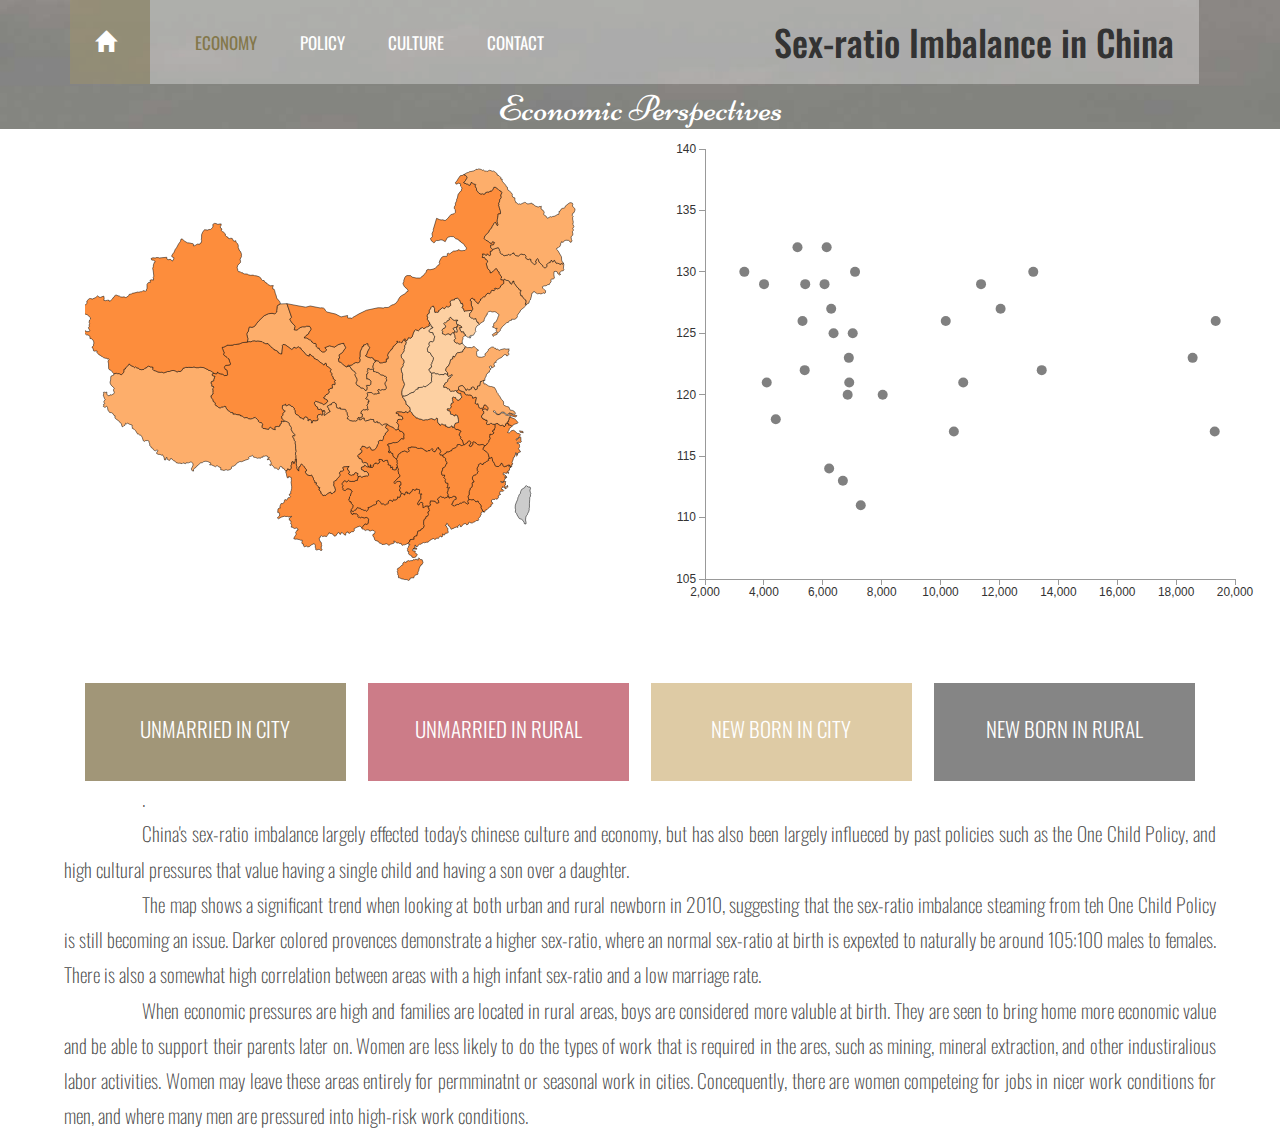
==== commit 081e5264: "Almost done, need more work on texts" ====
--- a/index.html
+++ b/index.html
@@ -3,7 +3,7 @@
 	<head>
 		<meta charset="utf-8">
 		<meta name="viewport" content="width=device-width">
-<title>Gender Imbalance in China</title>
+<title>Sex-ratio Imbalance in China</title>
 <link href="css/bootstrap.css" rel='stylesheet' type='text/css' />
 <!-- jQuery (necessary for Bootstrap's JavaScript plugins) -->
 <script src="js/jquery.min.js"></script>
@@ -12,7 +12,7 @@
 <!-- Custom Theme files -->
 <meta name="viewport" content="width=device-width, initial-scale=1">
 <meta http-equiv="Content-Type" content="text/html; charset=utf-8" />
-<meta name="keywords" content="Gender" />
+<meta name="keywords" content="sex-ratio" />
 
 <!--webfont-->
 <link href='http://fonts.useso.com/css?family=Oswald:400,300,700' rel='stylesheet' type='text/css'>
@@ -35,7 +35,7 @@
 			</div>
 			
 			<div class="header-top">
-				 <h1 style="float:right">Gender Imbalance in China</h1>
+				 <h1 style="float:right">Sex-ratio Imbalance in China</h1>
 				<span class="menu"><img src="images/nav.png" alt=""/></span>
 				
 				<div class="top-menu">
@@ -86,9 +86,9 @@
 <div class="about-content text-center">
 	<div class="about-top">
 						<p>.</p>
-						<p> China's gender imbalance largely effected today's chinese culture and economy, but has also been largely influeced by past policies such as the One Child Policy, and high cultural pressures that value having a single child and having a son over a daughter. </p>
+						<p> China's sex-ratio imbalance largely effected today's chinese culture and economy, but has also been largely influeced by past policies such as the One Child Policy, and high cultural pressures that value having a single child and having a son over a daughter. </p>
 						 
-						 <p>The map shows a significant trend when looking at both urban and rural newborn in 2010, suggesting that the gender imbalance steaming from teh One Child Policy is still becoming an issue. Darker colored provences demonstrate a higher sex-ratio, where an normal sex-ratio at birth is expexted to naturally be around 105:100 males to females. There is also a somewhat high correlation between areas with a high infant sex-ratio and a low marriage rate. </p>
+						 <p>The map shows a significant trend when looking at both urban and rural newborn in 2010, suggesting that the sex-ratio imbalance steaming from teh One Child Policy is still becoming an issue. Darker colored provences demonstrate a higher sex-ratio, where an normal sex-ratio at birth is expexted to naturally be around 105:100 males to females. There is also a somewhat high correlation between areas with a high infant sex-ratio and a low marriage rate. </p>
 
 						 <p>When economic pressures are high and families are located in rural areas, boys are considered more valuble at birth. They are seen to bring home more economic value and be able to support their parents later on. Women are less likely to do the types of work that is required in the ares, such as mining, mineral extraction, and other industiralious labor activities. Women may leave these areas entirely for permminatnt or seasonal work in cities. 
 	Concequently, there are women competeing for jobs in nicer work conditions for men, and where many men are pressured into high-risk work conditions. </p>
--- a/css/style.css
+++ b/css/style.css
@@ -187,7 +187,8 @@
 	width:23.5%;
 	float:left;
 	margin-right:2%;
-	padding: 3em 0 4em 0;
+	padding: 1.5em 0 1.5em 0;
+	height: 7em;
 }
 
 .header-bottom-grid1{
@@ -243,7 +244,7 @@
 	transition: 0.8s;
 }
 .header-bottom-grid3{
-	background:rgba(222, 203, 165, 0.57);
+	background:#decba5;
 	transition: 0.5s all;
 	-webkit-transition: 0.5s all;
 	-moz-transition: 0.5s all;
@@ -261,7 +262,7 @@
 	transition: 0.8s;
 }
 .header-bottom-grid3:hover{
-	background:#decba5;
+	background:#c9ab6d;
 	transition: 0.5s all;
 	-webkit-transition: 0.5s all;
 	-moz-transition: 0.5s all;
--- a/css/style1.css
+++ b/css/style1.css
@@ -42,7 +42,7 @@
 
 .infolabel {
     position: absolute;
-    height: 50px;
+    height: 70px;
     min-width: 100px;
     color: #fff;
     background-color: #000;
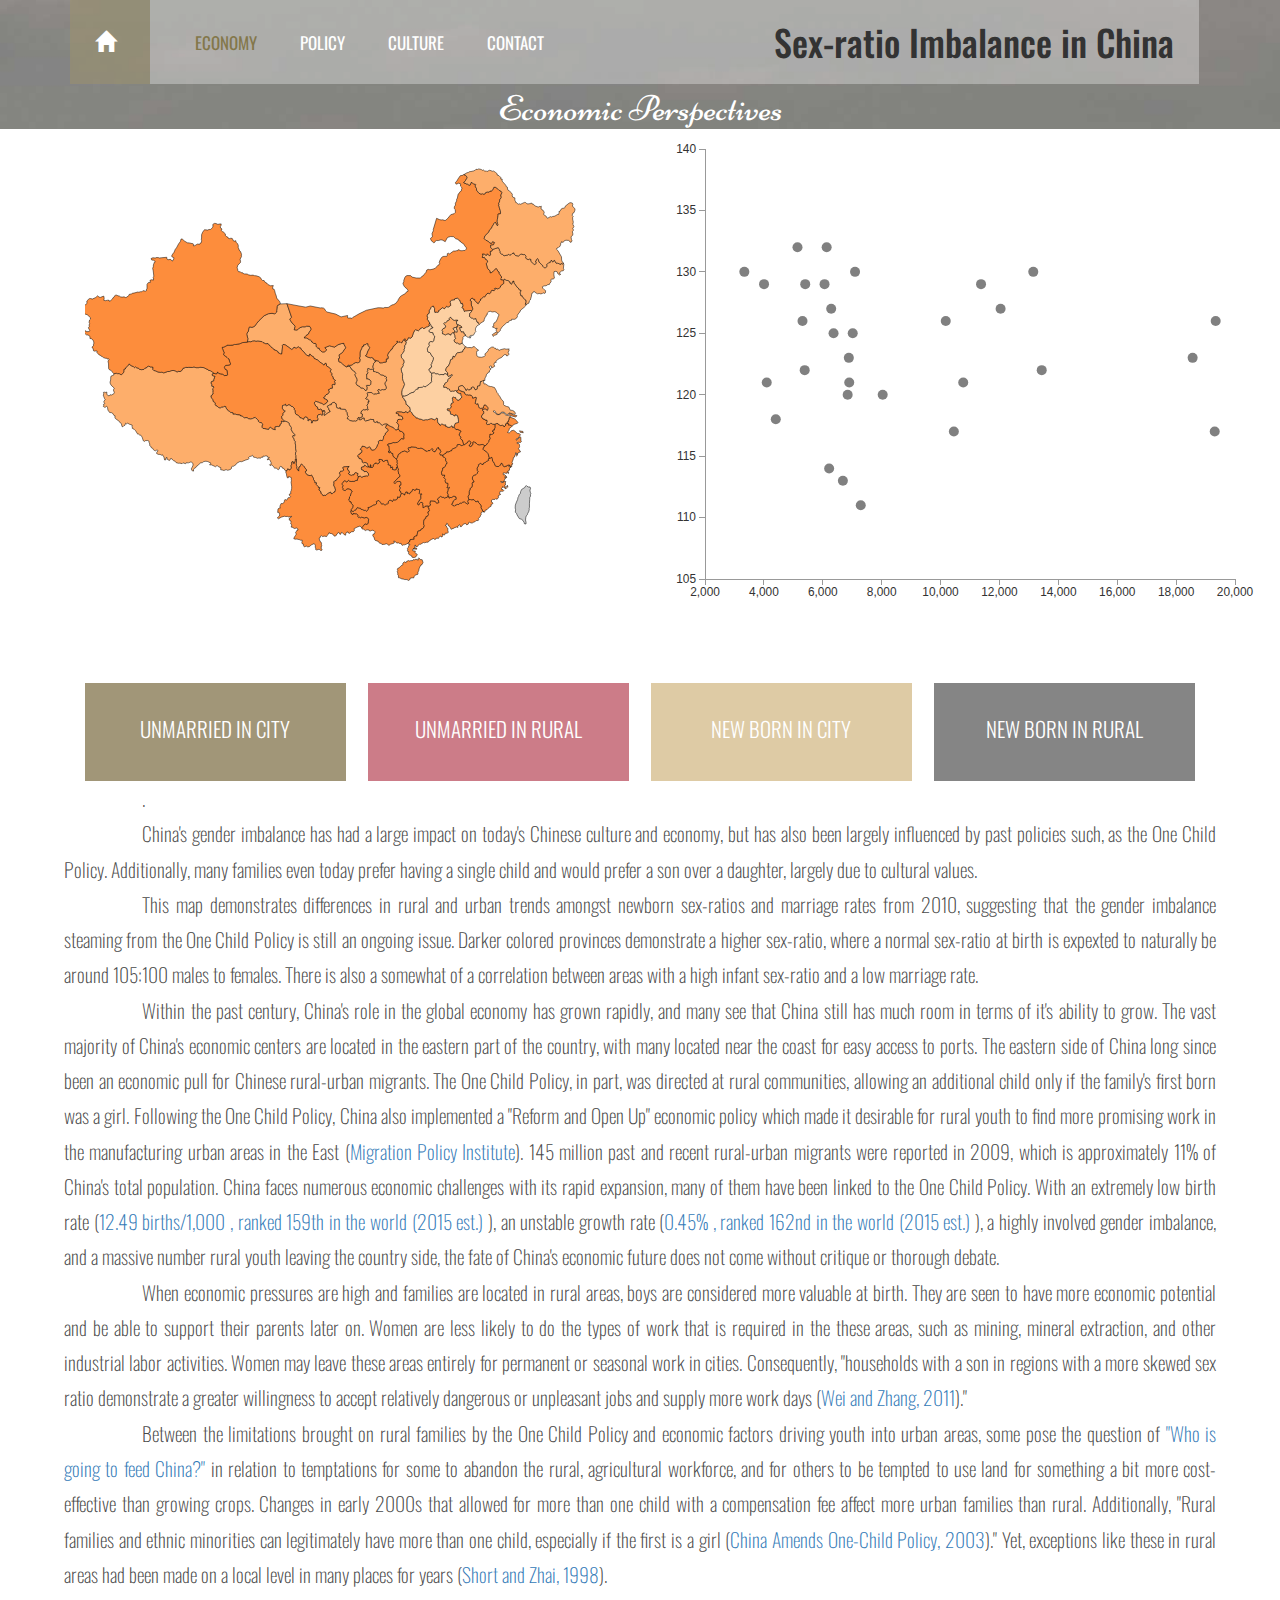
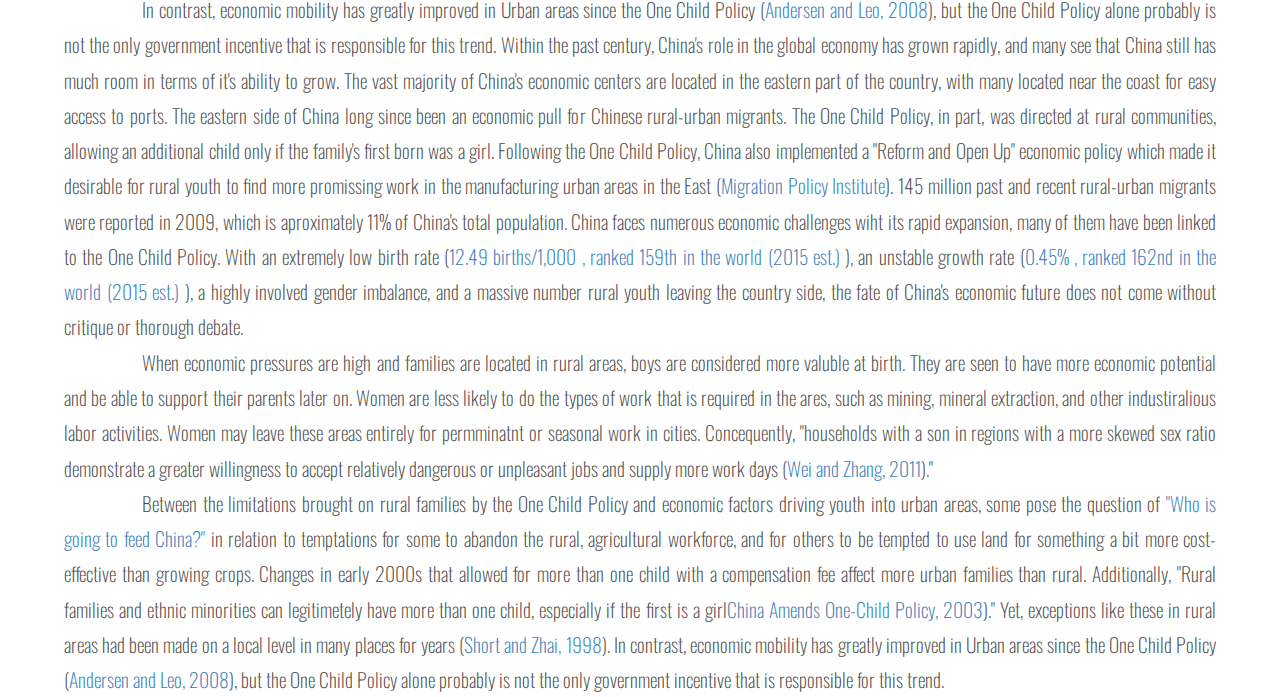
==== commit 71067826: "text changes" ====
--- a/index.html
+++ b/index.html
@@ -86,12 +86,23 @@
 <div class="about-content text-center">
 	<div class="about-top">
 						<p>.</p>
-						<p> China's sex-ratio imbalance largely effected today's chinese culture and economy, but has also been largely influeced by past policies such as the One Child Policy, and high cultural pressures that value having a single child and having a son over a daughter. </p>
+						<p> China's gender imbalance has had a large impact on today's Chinese culture and economy, but has also been largely influenced by past policies such, as the One Child Policy. Additionally, many families even today prefer having a single child and would prefer a son over a daughter, largely due to cultural values. </p>
 						 
-						 <p>The map shows a significant trend when looking at both urban and rural newborn in 2010, suggesting that the sex-ratio imbalance steaming from teh One Child Policy is still becoming an issue. Darker colored provences demonstrate a higher sex-ratio, where an normal sex-ratio at birth is expexted to naturally be around 105:100 males to females. There is also a somewhat high correlation between areas with a high infant sex-ratio and a low marriage rate. </p>
+						 <p>This map demonstrates differences in rural and urban trends amongst newborn sex-ratios and marriage rates from 2010, suggesting that the gender imbalance steaming from the One Child Policy is still an ongoing issue. Darker colored provinces demonstrate a higher sex-ratio, where a normal sex-ratio at birth is expexted to naturally be around 105:100 males to females. There is also a somewhat of a correlation between areas with a high infant sex-ratio and a low marriage rate. </p>
 
-						 <p>When economic pressures are high and families are located in rural areas, boys are considered more valuble at birth. They are seen to bring home more economic value and be able to support their parents later on. Women are less likely to do the types of work that is required in the ares, such as mining, mineral extraction, and other industiralious labor activities. Women may leave these areas entirely for permminatnt or seasonal work in cities. 
-	Concequently, there are women competeing for jobs in nicer work conditions for men, and where many men are pressured into high-risk work conditions. </p>
+						 <p>Within the past century, China's role in the global economy has grown rapidly, and many see that China still has much room in terms of it's ability to grow. The vast majority of China's economic centers are located in the eastern part of the country, with many located near the coast for easy access to ports. The eastern side of China long since been an economic pull for Chinese rural-urban migrants. The One Child Policy, in part, was directed at rural communities, allowing an additional child only if the family's first born was a girl. Following the One Child Policy, China also implemented a "Reform and Open Up" economic policy which made it desirable for rural youth to find more promising work in the manufacturing urban areas in the East (<a href="http://www.migrationpolicy.org/article/chinas-young-rural-urban-migrants-search-fortune-happiness-and-independence">Migration Policy Institute</a>). 145 million past and recent rural-urban migrants were reported in 2009, which is approximately 11% of China's total population. China faces numerous economic challenges with its rapid expansion, many of them have been linked to the One Child Policy. With an extremely low birth rate (<a href="https://www.cia.gov/library/publications/the-world-factbook/geos/ch.html">12.49 births/1,000 , ranked 159th in the world (2015 est.) </a>), an unstable growth rate (<a href="https://www.cia.gov/library/publications/the-world-factbook/geos/ch.html">0.45% , ranked 162nd in the world (2015 est.) </a>), a highly involved gender imbalance, and a massive number rural youth leaving the country side, the fate of China's economic future does not come without critique or thorough debate.  </p>
+
+
+	<p>When economic pressures are high and families are located in rural areas, boys are considered more valuable at birth. They are seen to have more economic potential and be able to support their parents later on. Women are less likely to do the types of work that is required in the these areas, such as mining, mineral extraction, and other industrial labor activities. Women may leave these areas entirely for permanent or seasonal work in cities. Consequently, "households with a son in regions with a more skewed sex ratio demonstrate a greater willingness to accept relatively dangerous or unpleasant jobs and supply more work days (<a ref="http://www.nber.org/papers/w16800.pdf">Wei and Zhang, 2011</a>)." </p>
+
+	<p>Between the limitations brought on rural families by the One Child Policy and economic factors driving youth into urban areas, some pose the question of <a href="http://www.china.org.cn/opinion/2013-08/22/content_29795567.htm">"Who is going to feed China?"</a> in relation to temptations for some to abandon the rural, agricultural workforce, and for others to be tempted to use land for something a bit more cost-effective than growing crops. Changes in early 2000s that allowed for more than one child with a compensation fee affect more urban families than rural. Additionally, "Rural families and ethnic minorities can legitimately have more than one child, especially if the first is a girl (<a href="http://www.jstor.org.ezproxy.library.wisc.edu/stable/3776687?Search=yes&resultItemClick=true&searchText=one&searchText=child&searchText=policy&searchUri=%2Faction%2FdoBasicSearch%3FQuery%3Done%2Bchild%2Bpolicy%26amp%3Bacc%3Don%26amp%3Bwc%3Don%26amp%3Bfc%3Doff%26amp%3Bgroup%3Dnone&seq=1#page_scan_tab_contents">China Amends One-Child Policy, 2003</a>)." Yet, exceptions like these in rural areas had been made on a local level in many places for years (<a href="http://www.cpc.unc.edu/projects/china/publications/464">Short and Zhai, 1998</a>). </p>
+	
+	<p>In contrast, economic mobility has greatly improved in Urban areas since the One Child Policy (<a href="https://www.economics.utoronto.ca/anderson/POVMOBOCPriwA.pdf">Andersen and Leo, 2008</a>), but the One Child Policy alone probably is not the only government incentive that is responsible for this trend. Within the past century, China's role in the global economy has grown rapidly, and many see that China still has much room in terms of it's ability to grow. The vast majority of China's economic centers are located in the eastern part of the country, with many located near the coast for easy access to ports. The eastern side of China long since been an economic pull for Chinese rural-urban migrants. The One Child Policy, in part, was directed at rural communities, allowing an additional child only if the family's first born was a girl. Following the One Child Policy, China also implemented a "Reform and Open Up" economic policy which made it desirable for rural youth to find more promissing work in the manufacturing urban areas in the East (<a href="http://www.migrationpolicy.org/article/chinas-young-rural-urban-migrants-search-fortune-happiness-and-independence">Migration Policy Institute</a>). 145 million past and recent rural-urban migrants were reported in 2009, which is aproximately 11% of China's total population. China faces numerous economic challenges wiht its rapid expansion, many of them have been linked to the One Child Policy. With an extremely low birth rate (<a href="https://www.cia.gov/library/publications/the-world-factbook/geos/ch.html">12.49 births/1,000 , ranked 159th in the world (2015 est.) </a>), an unstable growth rate (<a href="https://www.cia.gov/library/publications/the-world-factbook/geos/ch.html">0.45% , ranked 162nd in the world (2015 est.) </a>), a highly involved gender imbalance, and a massive number rural youth leaving the country side, the fate of China's economic future does not come without critique or thorough debate.  </p>
+
+
+	<p>When economic pressures are high and families are located in rural areas, boys are considered more valuble at birth. They are seen to have more economic potential and be able to support their parents later on. Women are less likely to do the types of work that is required in the ares, such as mining, mineral extraction, and other industiralious labor activities. Women may leave these areas entirely for permminatnt or seasonal work in cities. Concequently, "households with a son in regions with a more skewed sex ratio demonstrate a greater willingness to accept relatively dangerous or unpleasant jobs and supply more work days (<a ref="http://www.nber.org/papers/w16800.pdf">Wei and Zhang, 2011</a>)." </p>
+
+	<p>Between the limitations brought on rural families by the One Child Policy and economic factors driving youth into urban areas, some pose the question of <a href="http://www.china.org.cn/opinion/2013-08/22/content_29795567.htm">"Who is going to feed China?"</a> in relation to temptations for some to abandon the rural, agricultural workforce, and for others to be tempted to use land for something a bit more cost-effective than growing crops. Changes in early 2000s that allowed for more than one child with a compensation fee affect more urban families than rural. Additionally, "Rural families and ethnic minorities can legitimetely have more than one child, especially if the first is a girl<a href="http://www.jstor.org.ezproxy.library.wisc.edu/stable/3776687?Search=yes&resultItemClick=true&searchText=one&searchText=child&searchText=policy&searchUri=%2Faction%2FdoBasicSearch%3FQuery%3Done%2Bchild%2Bpolicy%26amp%3Bacc%3Don%26amp%3Bwc%3Don%26amp%3Bfc%3Doff%26amp%3Bgroup%3Dnone&seq=1#page_scan_tab_contents">China Amends One-Child Policy, 2003</a>)." Yet, exceptions like these in rural areas had been made on a local level in many places for years (<a href="http://www.cpc.unc.edu/projects/china/publications/464">Short and Zhai, 1998</a>). In contrast, economic mobility has greatly improved in Urban areas since the One Child Policy (<a href="https://www.economics.utoronto.ca/anderson/POVMOBOCPriwA.pdf">Andersen and Leo, 2008</a>), but the One Child Policy alone probably is not the only government incentive that is responsible for this trend. </p>
 	</div>
 </div>
 
--- a/css/style.css
+++ b/css/style.css
@@ -189,6 +189,8 @@
 	margin-right:2%;
 	padding: 1.5em 0 1.5em 0;
 	height: 7em;
+	cursor: pointer;
+	cursor: hand;
 }
 
 .header-bottom-grid1{
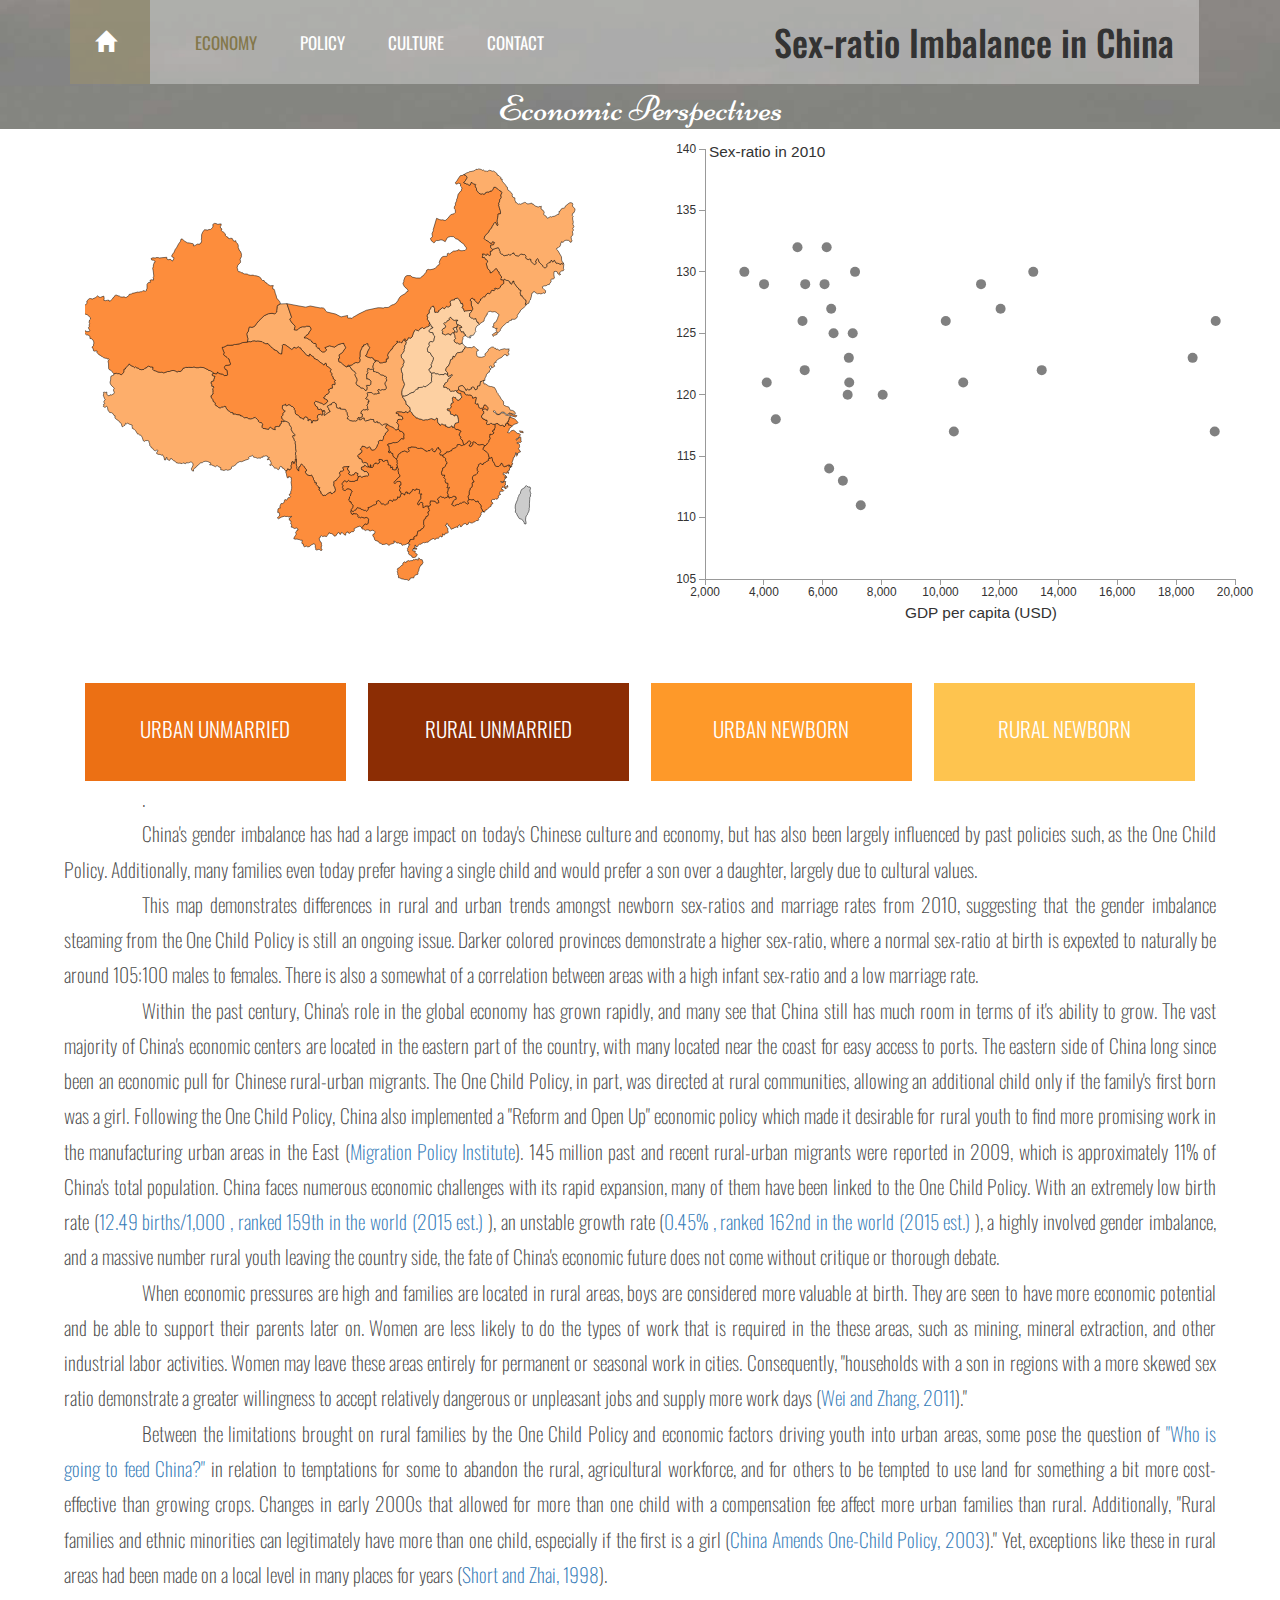
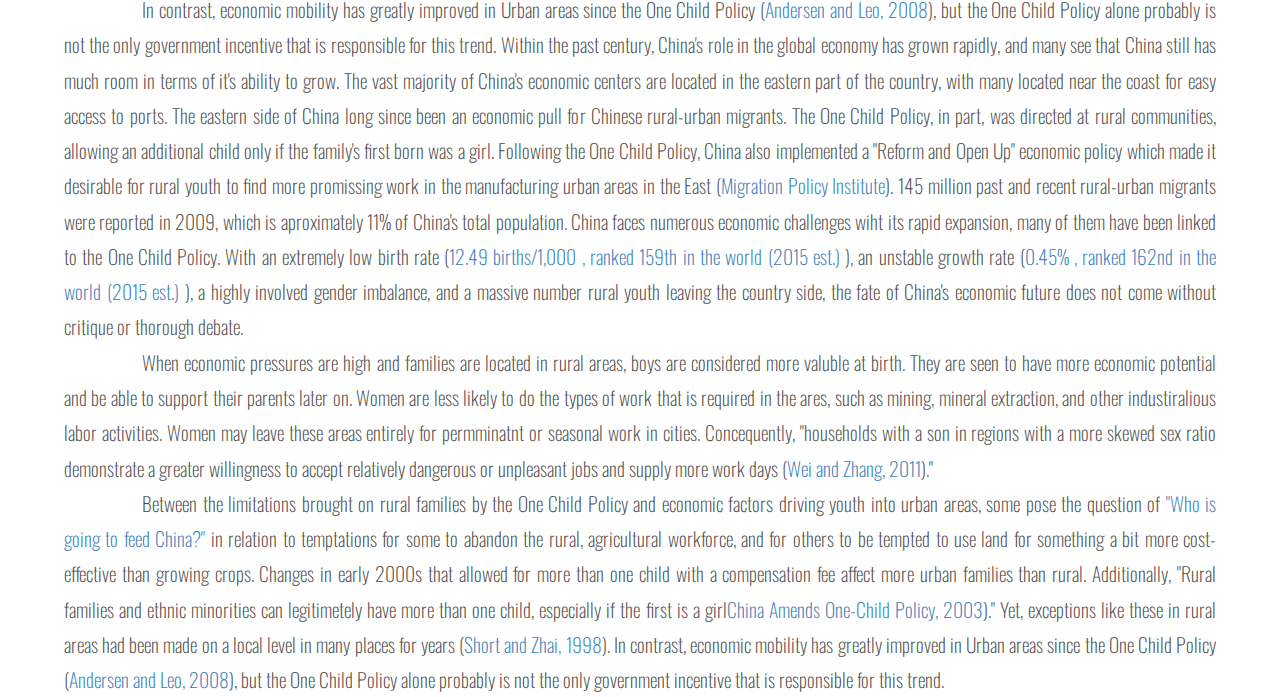
==== commit d43b74a9: "change button color" ====
--- a/index.html
+++ b/index.html
@@ -69,16 +69,16 @@
 
 			<div class="header-bottom-grids text-center">
 				<div class="header-bottom-grid1">
-					<h4>Unmarried in city</h4></div>
+					<h4>Urban Unmarried</h4></div>
 
 				<div class="header-bottom-grid2">
-					<h4>Unmarried in rural</h4></div>
+					<h4>Rural Unmarried</h4></div>
 
 				<div class="header-bottom-grid3">
-					<h4>New born in city</h4></div>
+					<h4>Urban Newborn</h4></div>
 
 				<div class="header-bottom-grid4">
-					<h4>New born in rural</h4></div>
+					<h4>Rural Newborn</h4></div>
 				
 			</div>
 		</div>
--- a/css/style.css
+++ b/css/style.css
@@ -194,7 +194,7 @@
 }
 
 .header-bottom-grid1{
-	background:rgba(132, 117, 78, 0.76);	
+	background:#ec7014;	
 	transition: 0.5s all;
 	-webkit-transition: 0.5s all;
 	-moz-transition: 0.5s all;
@@ -202,7 +202,7 @@
 	-ms-transition: 0.5s all;
 }
 .header-bottom-grid1:hover {
-	background-color: #7B6D44;
+	background-color: gray;
 	transition: 0.5s all;
 	-webkit-transition: 0.5s all;
 	-moz-transition: 0.5s all;
@@ -220,7 +220,7 @@
 	transition: 0.8s;
 }
 .header-bottom-grid2{
-	background:rgba(166, 25, 46, 0.57);	
+	background:#8c2d04;	
 	transition: 0.5s all;
 	-webkit-transition: 0.5s all;
 	-moz-transition: 0.5s all;
@@ -228,7 +228,7 @@
 	-ms-transition: 0.5s all;
 }
 .header-bottom-grid2:hover{
-	background:#a6192e;	
+	background:gray;	
 	transition: 0.5s all;
 	-webkit-transition: 0.5s all;
 	-moz-transition: 0.5s all;
@@ -246,7 +246,7 @@
 	transition: 0.8s;
 }
 .header-bottom-grid3{
-	background:#decba5;
+	background:#fe9929;
 	transition: 0.5s all;
 	-webkit-transition: 0.5s all;
 	-moz-transition: 0.5s all;
@@ -264,7 +264,7 @@
 	transition: 0.8s;
 }
 .header-bottom-grid3:hover{
-	background:#c9ab6d;
+	background:gray;
 	transition: 0.5s all;
 	-webkit-transition: 0.5s all;
 	-moz-transition: 0.5s all;
@@ -272,7 +272,7 @@
 	-ms-transition: 0.5s all;	
 }
 .header-bottom-grid4{
-	background:rgba(0, 0, 0, 0.48);	
+	background:#fec44f;	
 	transition: 0.5s all;
 	-webkit-transition: 0.5s all;
 	-moz-transition: 0.5s all;
@@ -281,7 +281,7 @@
 	margin-right:0;
 }
 .header-bottom-grid4:hover{
-	background:#000000;	
+	background:gray;	
 	transition: 0.5s all;
 	-webkit-transition: 0.5s all;
 	-moz-transition: 0.5s all;
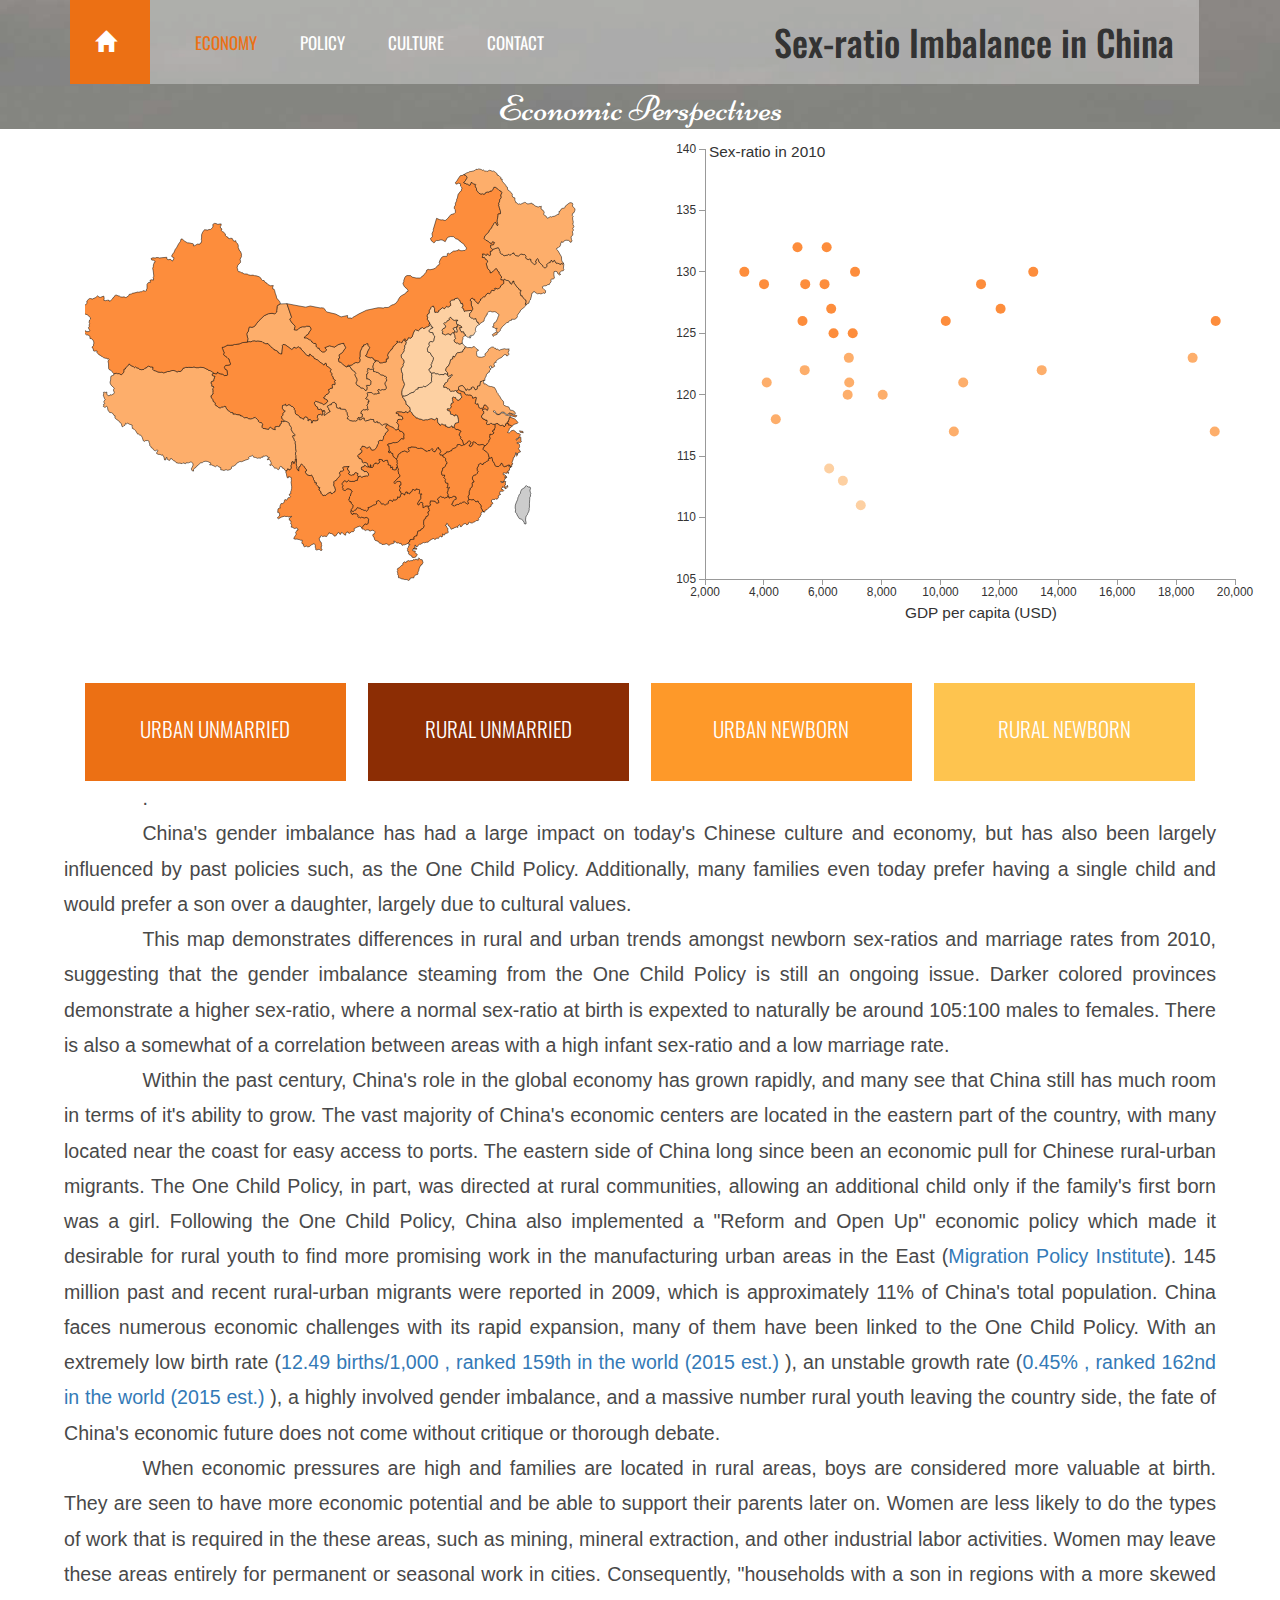
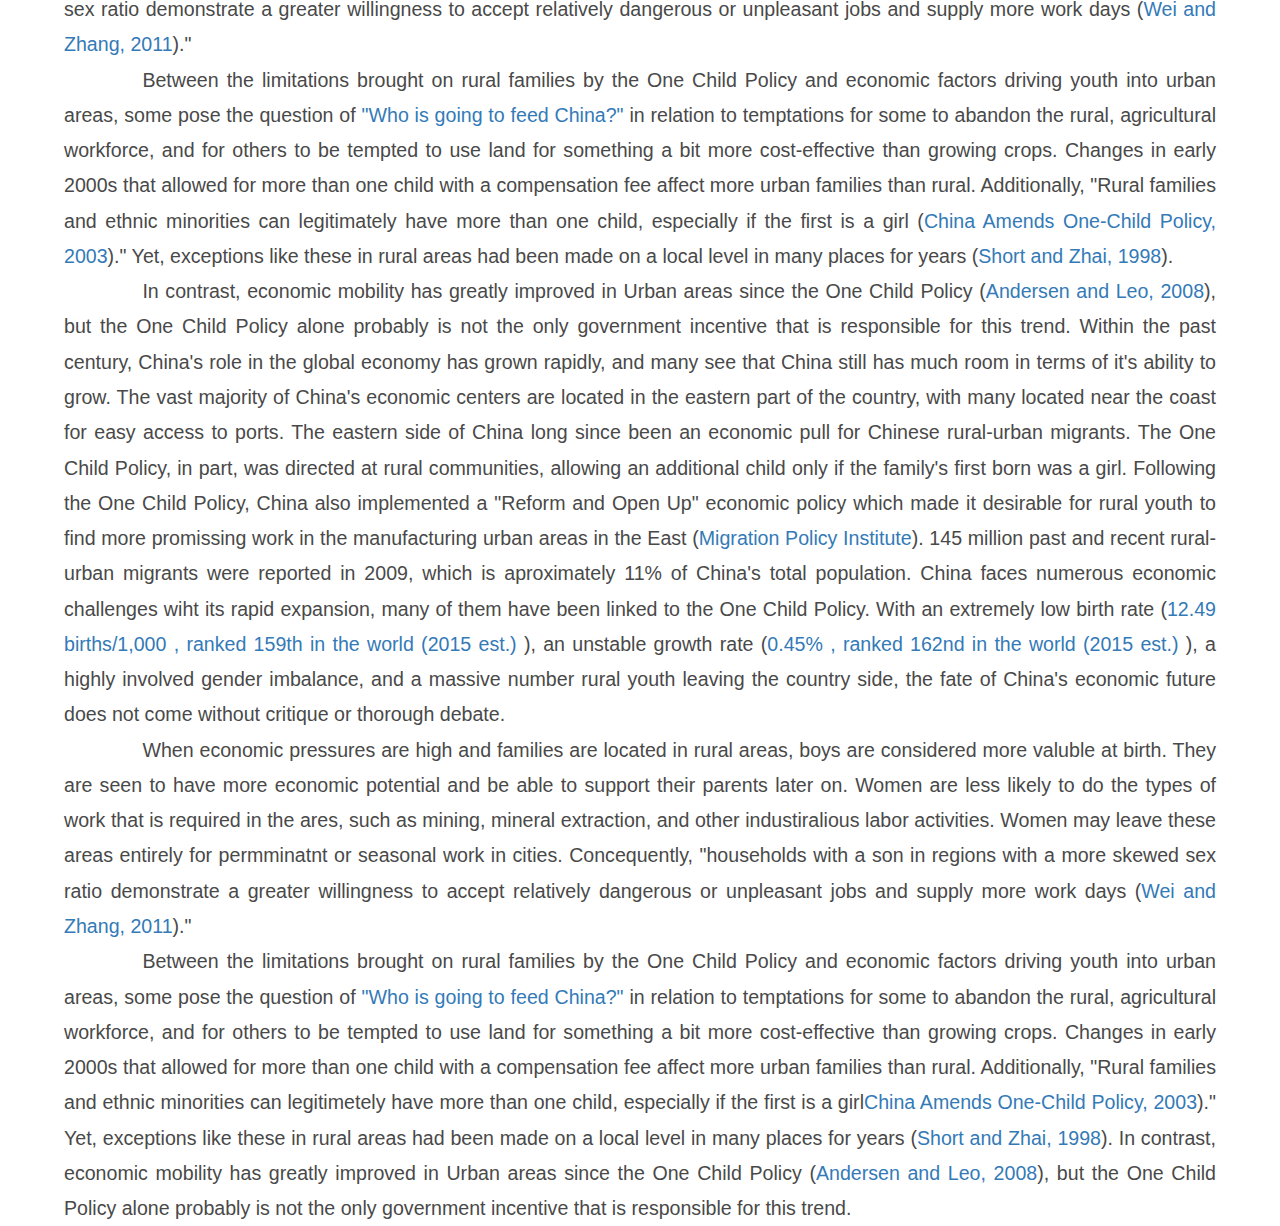
==== commit 40b223d2: "add tooltips" ====
--- a/index.html
+++ b/index.html
@@ -22,6 +22,8 @@
 		<link rel="stylesheet" href="css/style1.css">
 		<link rel="stylesheet" type="text/css" href="lib/d3-slider/d3.slider.css">
 		<script type="text/javascript" src="js/easing.js"></script>
+		<script src="https://ajax.googleapis.com/ajax/libs/jquery/1.12.2/jquery.min.js"></script>
+  <script src="http://maxcdn.bootstrapcdn.com/bootstrap/3.3.6/js/bootstrap.min.js"></script>
 <!--/script-->
 
 
@@ -68,21 +70,33 @@
 		<div class="col-md-12">			
 
 			<div class="header-bottom-grids text-center">
-				<div class="header-bottom-grid1">
+				<div class="header-bottom-grid1" href="#" data-toggle="tooltip" data-placement="top" title="Sex-ratio of unmarried for urban areas">
 					<h4>Urban Unmarried</h4></div>
 
-				<div class="header-bottom-grid2">
+				<div class="header-bottom-grid2" href="#" data-toggle="tooltip" data-placement="top" title="Sex-ratio of unmarried for rural areas">
 					<h4>Rural Unmarried</h4></div>
 
-				<div class="header-bottom-grid3">
+				<div class="header-bottom-grid3" href="#" data-toggle="tooltip" data-placement="top" title="Sex-ratio at birth for urban areas">
 					<h4>Urban Newborn</h4></div>
 
-				<div class="header-bottom-grid4">
+				<div class="header-bottom-grid4" href="#" data-toggle="tooltip" data-placement="top" title="Sex-ratio at birth for rural areas">
 					<h4>Rural Newborn</h4></div>
 				
 			</div>
 		</div>
 </div>	
+
+<!-- tooltips -->
+
+<script>
+$(document).ready(function(){
+    $('[data-toggle="tooltip"]').tooltip();   
+});
+</script>
+
+
+
+
 <div class="about-content text-center">
 	<div class="about-top">
 						<p>.</p>
--- a/css/style.css
+++ b/css/style.css
@@ -53,7 +53,7 @@
 .home{
 	float:left;
 	width:7%;
-	background: rgba(158, 147, 107, 0.51);
+	background: #ec7014;
 	padding: 2.5em 2em;
 }
 span.glyphicon.glyphicon-home {
@@ -111,13 +111,13 @@
 
 .cl-effect-13 a:hover::before,
 .cl-effect-13 a:focus::before {
-	color: #d58afc;
+	color: #ec7014;
 	text-shadow: 10px 0 #fff, -10px 0 #fff;
 }
 
 .cl-effect-13 a:hover,
 .cl-effect-13 a:focus {
-	color: #ba7700;
+	color: #ec7014;
 }
 
 /* Effect 14: border switch */
@@ -161,10 +161,10 @@
 	font-family: 'Oswald', sans-serif;
 }
 .top-menu ul li a:hover{
-	color:#83774A;
+	color:#ec7014;
 }
 .top-menu ul li a.active{
-	color:#83774A;
+	color:#ec7014;
 }
 .header-top {
 	background: rgba(255, 255, 255, 0.32);
@@ -192,7 +192,14 @@
 	cursor: pointer;
 	cursor: hand;
 }
-
+#active{
+	background:gray;
+	transition: 0.5s all;
+	-webkit-transition: 0.5s all;
+	-moz-transition: 0.5s all;
+	-o-transition: 0.5s all;
+	-ms-transition: 0.5s all;	
+}
 .header-bottom-grid1{
 	background:#ec7014;	
 	transition: 0.5s all;
@@ -308,7 +315,7 @@
 	line-height: 1.0em;
 }
 .header-bottom-grids {
-	margin-top: 0em;
+	margin-top: 0ßem;
 }
 .secvice-top-grid-1,.secvice-top-grid-2,.secvice-top-grid-3,.secvice-top-grid-4{
 	width:23.5%;
@@ -560,6 +567,7 @@
 }
 .about-top p {
 	color: #494949;
+	font-family: 'Helvetica Neue', Helvetica, Arial, sans-serif;
   font-weight: 200;
   font-size: 1.4em;
   line-height: 2.5em；
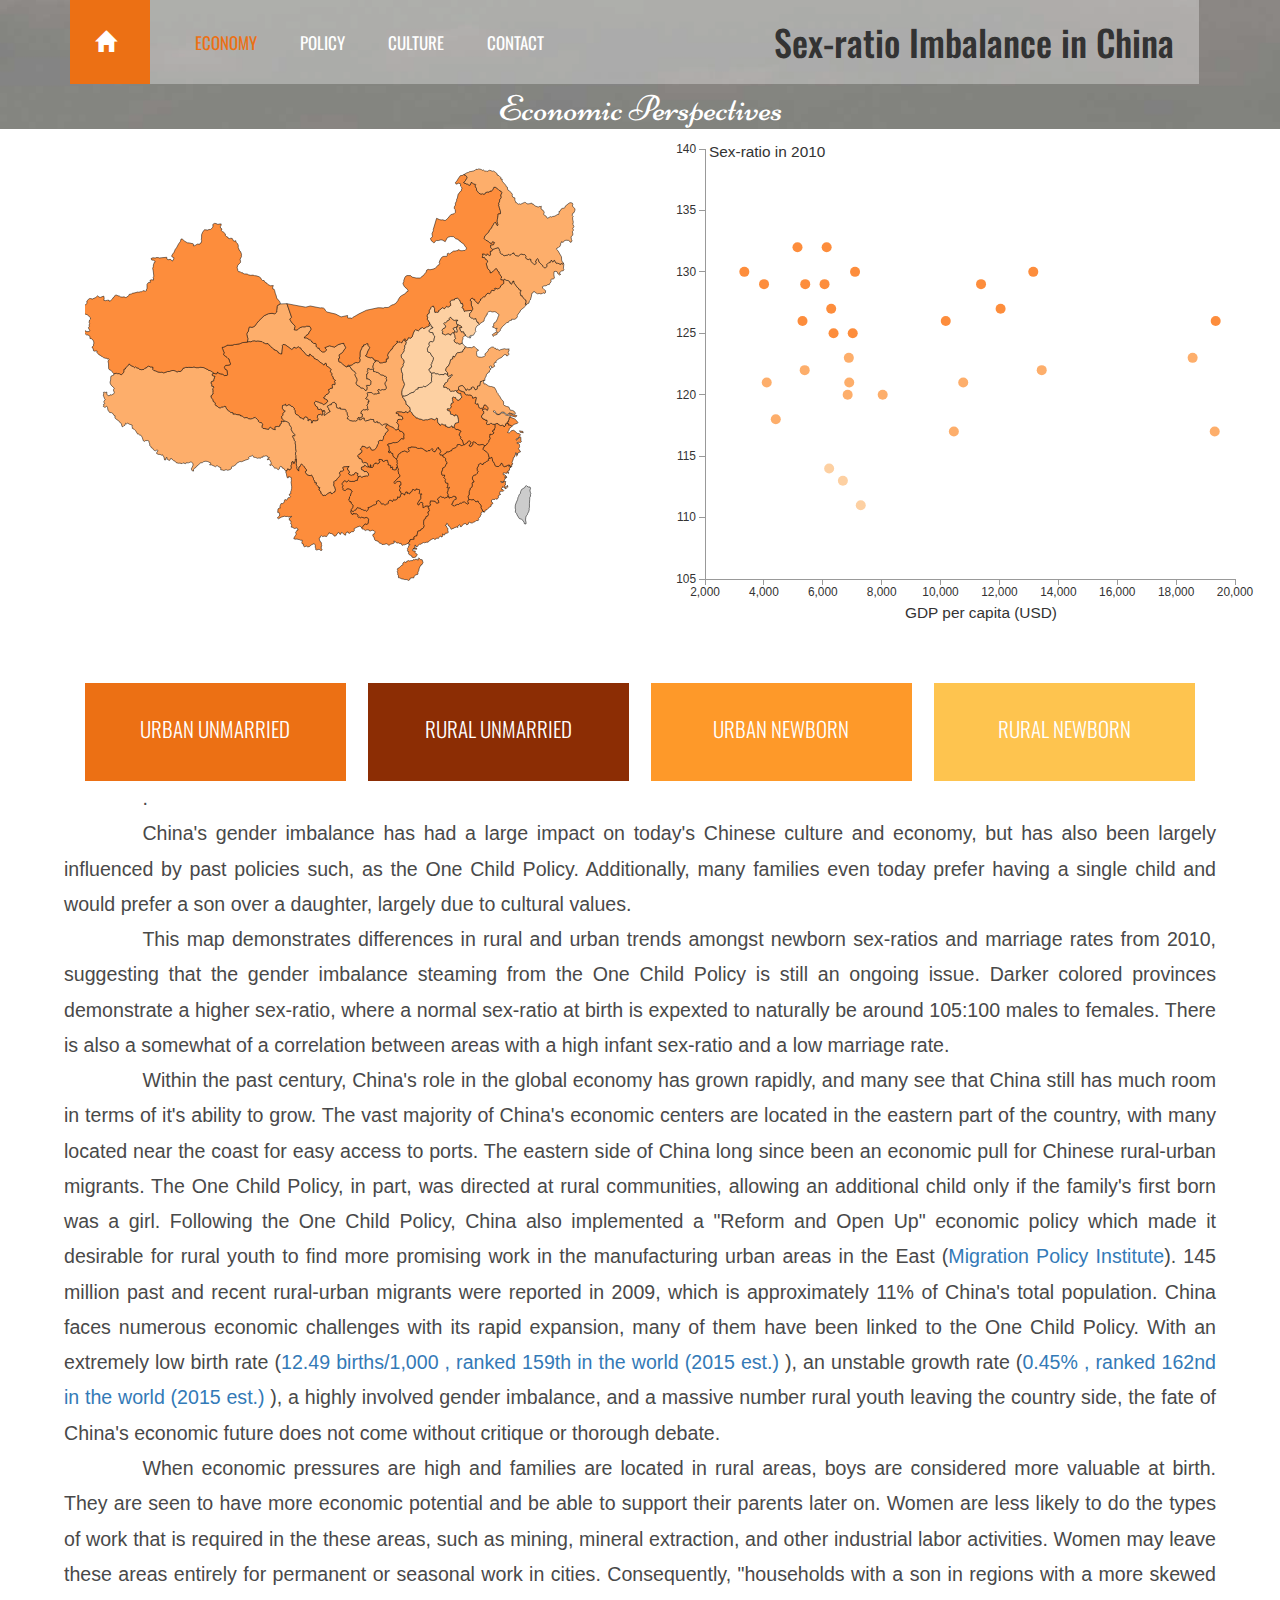
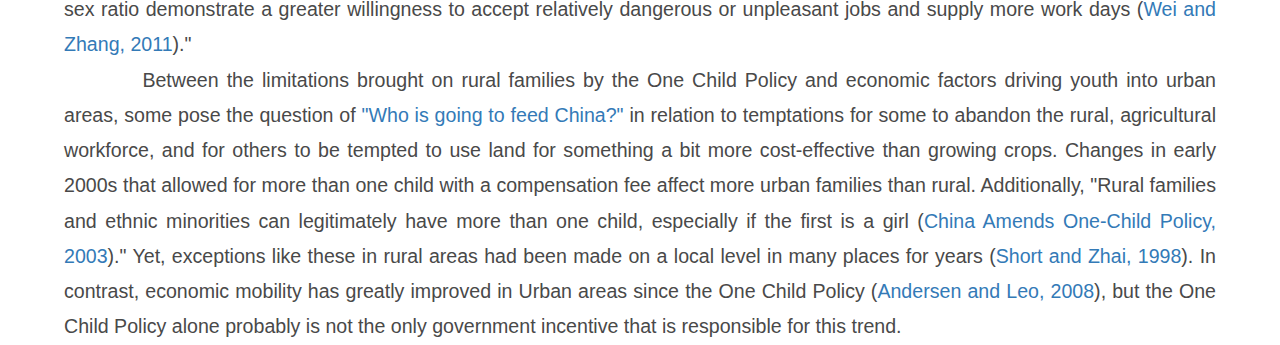
==== commit e296adac: "edit to text duplication" ====
--- a/index.html
+++ b/index.html
@@ -109,14 +109,7 @@
 
 	<p>When economic pressures are high and families are located in rural areas, boys are considered more valuable at birth. They are seen to have more economic potential and be able to support their parents later on. Women are less likely to do the types of work that is required in the these areas, such as mining, mineral extraction, and other industrial labor activities. Women may leave these areas entirely for permanent or seasonal work in cities. Consequently, "households with a son in regions with a more skewed sex ratio demonstrate a greater willingness to accept relatively dangerous or unpleasant jobs and supply more work days (<a ref="http://www.nber.org/papers/w16800.pdf">Wei and Zhang, 2011</a>)." </p>
 
-	<p>Between the limitations brought on rural families by the One Child Policy and economic factors driving youth into urban areas, some pose the question of <a href="http://www.china.org.cn/opinion/2013-08/22/content_29795567.htm">"Who is going to feed China?"</a> in relation to temptations for some to abandon the rural, agricultural workforce, and for others to be tempted to use land for something a bit more cost-effective than growing crops. Changes in early 2000s that allowed for more than one child with a compensation fee affect more urban families than rural. Additionally, "Rural families and ethnic minorities can legitimately have more than one child, especially if the first is a girl (<a href="http://www.jstor.org.ezproxy.library.wisc.edu/stable/3776687?Search=yes&resultItemClick=true&searchText=one&searchText=child&searchText=policy&searchUri=%2Faction%2FdoBasicSearch%3FQuery%3Done%2Bchild%2Bpolicy%26amp%3Bacc%3Don%26amp%3Bwc%3Don%26amp%3Bfc%3Doff%26amp%3Bgroup%3Dnone&seq=1#page_scan_tab_contents">China Amends One-Child Policy, 2003</a>)." Yet, exceptions like these in rural areas had been made on a local level in many places for years (<a href="http://www.cpc.unc.edu/projects/china/publications/464">Short and Zhai, 1998</a>). </p>
-	
-	<p>In contrast, economic mobility has greatly improved in Urban areas since the One Child Policy (<a href="https://www.economics.utoronto.ca/anderson/POVMOBOCPriwA.pdf">Andersen and Leo, 2008</a>), but the One Child Policy alone probably is not the only government incentive that is responsible for this trend. Within the past century, China's role in the global economy has grown rapidly, and many see that China still has much room in terms of it's ability to grow. The vast majority of China's economic centers are located in the eastern part of the country, with many located near the coast for easy access to ports. The eastern side of China long since been an economic pull for Chinese rural-urban migrants. The One Child Policy, in part, was directed at rural communities, allowing an additional child only if the family's first born was a girl. Following the One Child Policy, China also implemented a "Reform and Open Up" economic policy which made it desirable for rural youth to find more promissing work in the manufacturing urban areas in the East (<a href="http://www.migrationpolicy.org/article/chinas-young-rural-urban-migrants-search-fortune-happiness-and-independence">Migration Policy Institute</a>). 145 million past and recent rural-urban migrants were reported in 2009, which is aproximately 11% of China's total population. China faces numerous economic challenges wiht its rapid expansion, many of them have been linked to the One Child Policy. With an extremely low birth rate (<a href="https://www.cia.gov/library/publications/the-world-factbook/geos/ch.html">12.49 births/1,000 , ranked 159th in the world (2015 est.) </a>), an unstable growth rate (<a href="https://www.cia.gov/library/publications/the-world-factbook/geos/ch.html">0.45% , ranked 162nd in the world (2015 est.) </a>), a highly involved gender imbalance, and a massive number rural youth leaving the country side, the fate of China's economic future does not come without critique or thorough debate.  </p>
-
-
-	<p>When economic pressures are high and families are located in rural areas, boys are considered more valuble at birth. They are seen to have more economic potential and be able to support their parents later on. Women are less likely to do the types of work that is required in the ares, such as mining, mineral extraction, and other industiralious labor activities. Women may leave these areas entirely for permminatnt or seasonal work in cities. Concequently, "households with a son in regions with a more skewed sex ratio demonstrate a greater willingness to accept relatively dangerous or unpleasant jobs and supply more work days (<a ref="http://www.nber.org/papers/w16800.pdf">Wei and Zhang, 2011</a>)." </p>
-
-	<p>Between the limitations brought on rural families by the One Child Policy and economic factors driving youth into urban areas, some pose the question of <a href="http://www.china.org.cn/opinion/2013-08/22/content_29795567.htm">"Who is going to feed China?"</a> in relation to temptations for some to abandon the rural, agricultural workforce, and for others to be tempted to use land for something a bit more cost-effective than growing crops. Changes in early 2000s that allowed for more than one child with a compensation fee affect more urban families than rural. Additionally, "Rural families and ethnic minorities can legitimetely have more than one child, especially if the first is a girl<a href="http://www.jstor.org.ezproxy.library.wisc.edu/stable/3776687?Search=yes&resultItemClick=true&searchText=one&searchText=child&searchText=policy&searchUri=%2Faction%2FdoBasicSearch%3FQuery%3Done%2Bchild%2Bpolicy%26amp%3Bacc%3Don%26amp%3Bwc%3Don%26amp%3Bfc%3Doff%26amp%3Bgroup%3Dnone&seq=1#page_scan_tab_contents">China Amends One-Child Policy, 2003</a>)." Yet, exceptions like these in rural areas had been made on a local level in many places for years (<a href="http://www.cpc.unc.edu/projects/china/publications/464">Short and Zhai, 1998</a>). In contrast, economic mobility has greatly improved in Urban areas since the One Child Policy (<a href="https://www.economics.utoronto.ca/anderson/POVMOBOCPriwA.pdf">Andersen and Leo, 2008</a>), but the One Child Policy alone probably is not the only government incentive that is responsible for this trend. </p>
+	<p>Between the limitations brought on rural families by the One Child Policy and economic factors driving youth into urban areas, some pose the question of <a href="http://www.china.org.cn/opinion/2013-08/22/content_29795567.htm">"Who is going to feed China?"</a> in relation to temptations for some to abandon the rural, agricultural workforce, and for others to be tempted to use land for something a bit more cost-effective than growing crops. Changes in early 2000s that allowed for more than one child with a compensation fee affect more urban families than rural. Additionally, "Rural families and ethnic minorities can legitimately have more than one child, especially if the first is a girl (<a href="http://www.jstor.org.ezproxy.library.wisc.edu/stable/3776687?Search=yes&resultItemClick=true&searchText=one&searchText=child&searchText=policy&searchUri=%2Faction%2FdoBasicSearch%3FQuery%3Done%2Bchild%2Bpolicy%26amp%3Bacc%3Don%26amp%3Bwc%3Don%26amp%3Bfc%3Doff%26amp%3Bgroup%3Dnone&seq=1#page_scan_tab_contents">China Amends One-Child Policy, 2003</a>)." Yet, exceptions like these in rural areas had been made on a local level in many places for years (<a href="http://www.cpc.unc.edu/projects/china/publications/464">Short and Zhai, 1998</a>). In contrast, economic mobility has greatly improved in Urban areas since the One Child Policy (<a href="https://www.economics.utoronto.ca/anderson/POVMOBOCPriwA.pdf">Andersen and Leo, 2008</a>), but the One Child Policy alone probably is not the only government incentive that is responsible for this trend.</p> 
 	</div>
 </div>
 
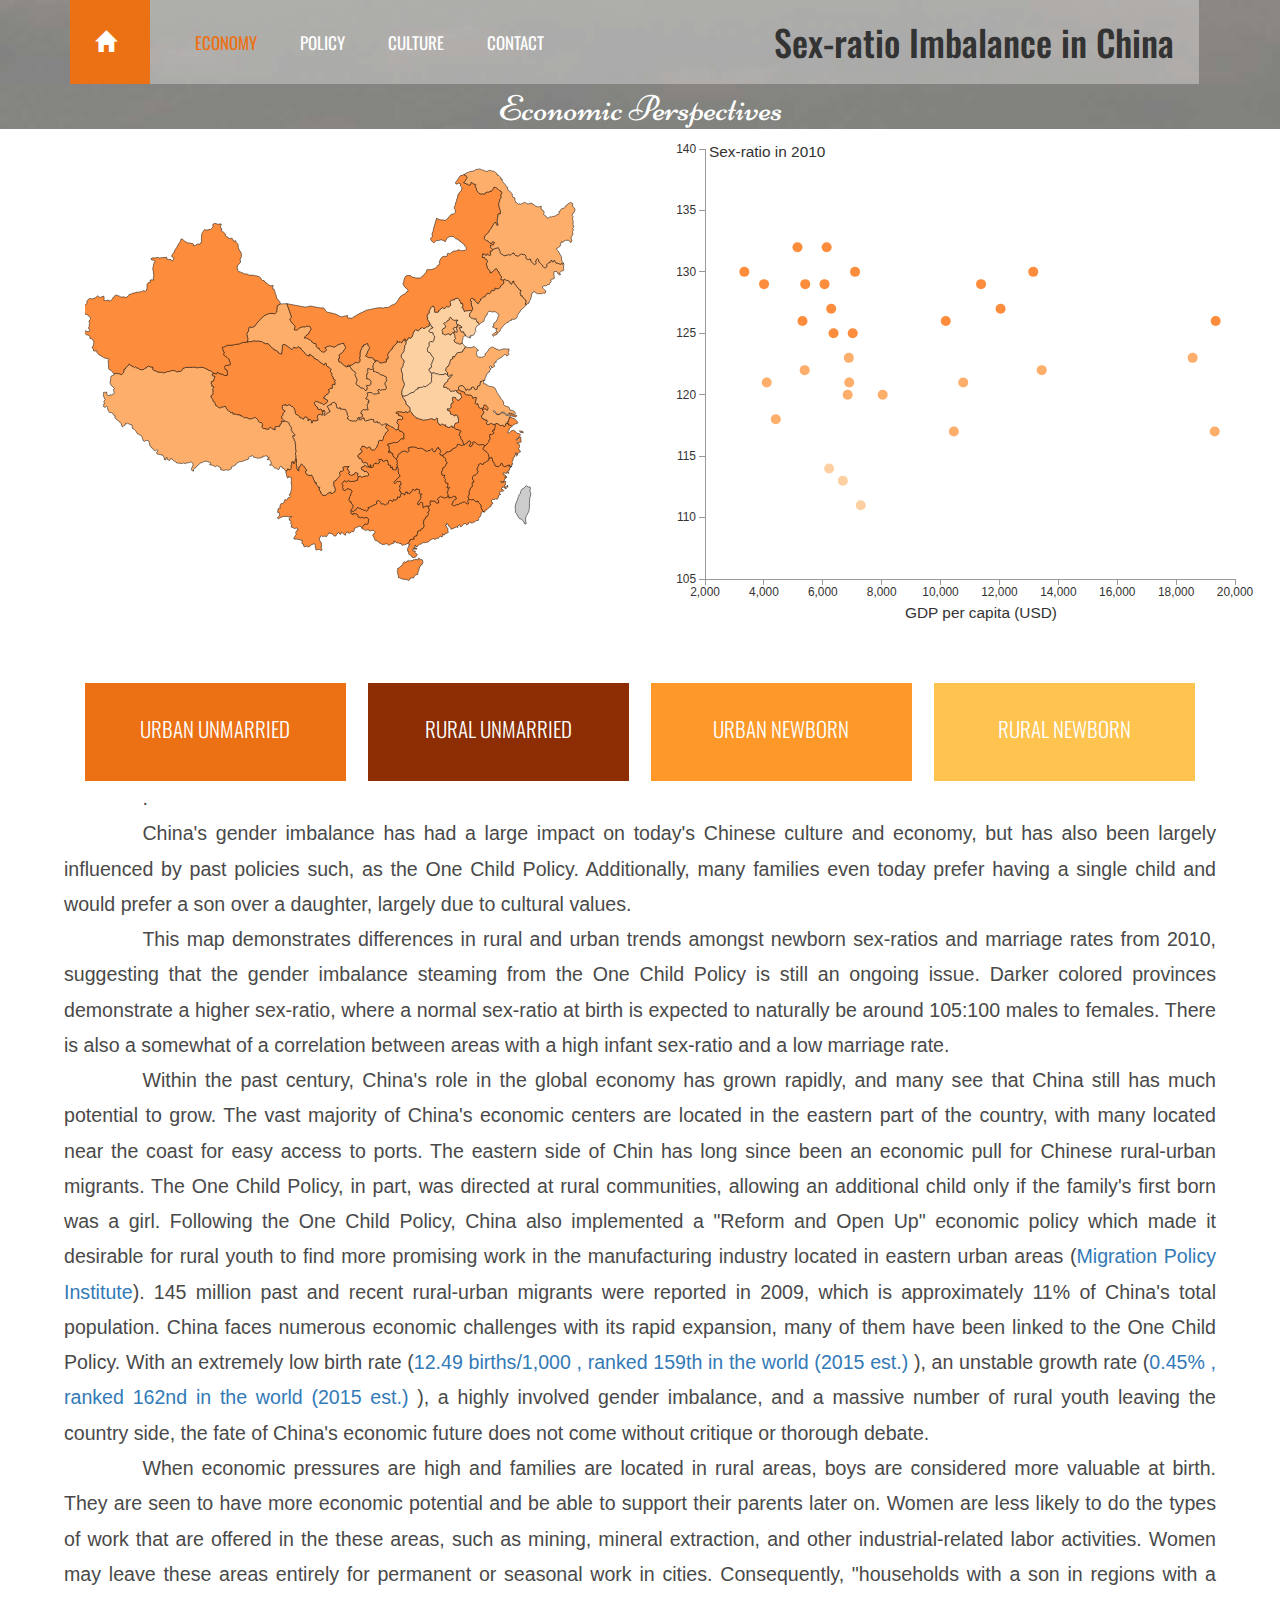
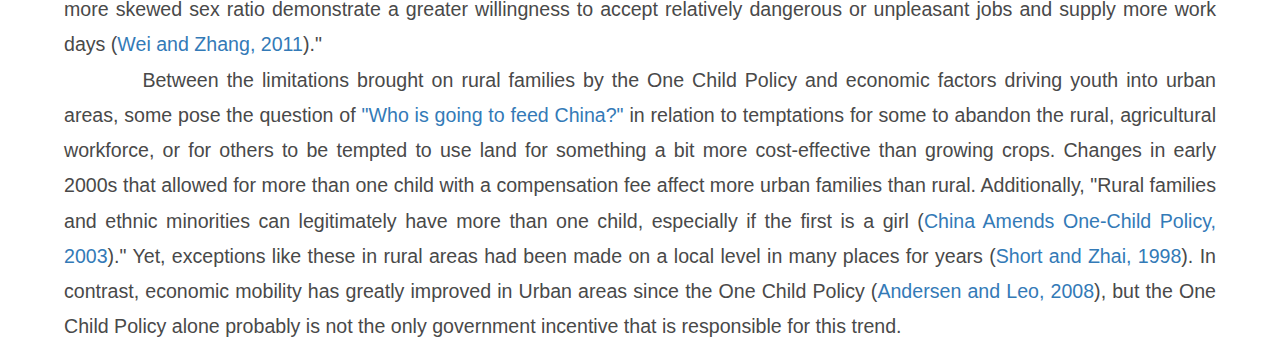
==== commit 5568f270: "final commit" ====
--- a/index.html
+++ b/index.html
@@ -102,14 +102,14 @@
 						<p>.</p>
 						<p> China's gender imbalance has had a large impact on today's Chinese culture and economy, but has also been largely influenced by past policies such, as the One Child Policy. Additionally, many families even today prefer having a single child and would prefer a son over a daughter, largely due to cultural values. </p>
 						 
-						 <p>This map demonstrates differences in rural and urban trends amongst newborn sex-ratios and marriage rates from 2010, suggesting that the gender imbalance steaming from the One Child Policy is still an ongoing issue. Darker colored provinces demonstrate a higher sex-ratio, where a normal sex-ratio at birth is expexted to naturally be around 105:100 males to females. There is also a somewhat of a correlation between areas with a high infant sex-ratio and a low marriage rate. </p>
+						 <p>This map demonstrates differences in rural and urban trends amongst newborn sex-ratios and marriage rates from 2010, suggesting that the gender imbalance steaming from the One Child Policy is still an ongoing issue. Darker colored provinces demonstrate a higher sex-ratio, where a normal sex-ratio at birth is expected to naturally be around 105:100 males to females. There is also a somewhat of a correlation between areas with a high infant sex-ratio and a low marriage rate. </p>
 
-						 <p>Within the past century, China's role in the global economy has grown rapidly, and many see that China still has much room in terms of it's ability to grow. The vast majority of China's economic centers are located in the eastern part of the country, with many located near the coast for easy access to ports. The eastern side of China long since been an economic pull for Chinese rural-urban migrants. The One Child Policy, in part, was directed at rural communities, allowing an additional child only if the family's first born was a girl. Following the One Child Policy, China also implemented a "Reform and Open Up" economic policy which made it desirable for rural youth to find more promising work in the manufacturing urban areas in the East (<a href="http://www.migrationpolicy.org/article/chinas-young-rural-urban-migrants-search-fortune-happiness-and-independence">Migration Policy Institute</a>). 145 million past and recent rural-urban migrants were reported in 2009, which is approximately 11% of China's total population. China faces numerous economic challenges with its rapid expansion, many of them have been linked to the One Child Policy. With an extremely low birth rate (<a href="https://www.cia.gov/library/publications/the-world-factbook/geos/ch.html">12.49 births/1,000 , ranked 159th in the world (2015 est.) </a>), an unstable growth rate (<a href="https://www.cia.gov/library/publications/the-world-factbook/geos/ch.html">0.45% , ranked 162nd in the world (2015 est.) </a>), a highly involved gender imbalance, and a massive number rural youth leaving the country side, the fate of China's economic future does not come without critique or thorough debate.  </p>
+						 <p>Within the past century, China's role in the global economy has grown rapidly, and many see that China still has much potential to grow. The vast majority of China's economic centers are located in the eastern part of the country, with many located near the coast for easy access to ports. The eastern side of Chin has long since been an economic pull for Chinese rural-urban migrants. The One Child Policy, in part, was directed at rural communities, allowing an additional child only if the family's first born was a girl. Following the One Child Policy, China also implemented a "Reform and Open Up" economic policy which made it desirable for rural youth to find more promising work in the manufacturing industry located in eastern urban areas (<a href="http://www.migrationpolicy.org/article/chinas-young-rural-urban-migrants-search-fortune-happiness-and-independence">Migration Policy Institute</a>). 145 million past and recent rural-urban migrants were reported in 2009, which is approximately 11% of China's total population. China faces numerous economic challenges with its rapid expansion, many of them have been linked to the One Child Policy. With an extremely low birth rate (<a href="https://www.cia.gov/library/publications/the-world-factbook/geos/ch.html">12.49 births/1,000 , ranked 159th in the world (2015 est.) </a>), an unstable growth rate (<a href="https://www.cia.gov/library/publications/the-world-factbook/geos/ch.html">0.45% , ranked 162nd in the world (2015 est.) </a>), a highly involved gender imbalance, and a massive number of rural youth leaving the country side, the fate of China's economic future does not come without critique or thorough debate.  </p>
 
 
-	<p>When economic pressures are high and families are located in rural areas, boys are considered more valuable at birth. They are seen to have more economic potential and be able to support their parents later on. Women are less likely to do the types of work that is required in the these areas, such as mining, mineral extraction, and other industrial labor activities. Women may leave these areas entirely for permanent or seasonal work in cities. Consequently, "households with a son in regions with a more skewed sex ratio demonstrate a greater willingness to accept relatively dangerous or unpleasant jobs and supply more work days (<a ref="http://www.nber.org/papers/w16800.pdf">Wei and Zhang, 2011</a>)." </p>
+	<p>When economic pressures are high and families are located in rural areas, boys are considered more valuable at birth. They are seen to have more economic potential and be able to support their parents later on. Women are less likely to do the types of work that are offered in the these areas, such as mining, mineral extraction, and other industrial-related labor activities. Women may leave these areas entirely for permanent or seasonal work in cities. Consequently, "households with a son in regions with a more skewed sex ratio demonstrate a greater willingness to accept relatively dangerous or unpleasant jobs and supply more work days (<a ref="papers.ssrn.com/sol3/papers.cfm?abstract_id=1768558">Wei and Zhang, 2011</a>)." </p>
 
-	<p>Between the limitations brought on rural families by the One Child Policy and economic factors driving youth into urban areas, some pose the question of <a href="http://www.china.org.cn/opinion/2013-08/22/content_29795567.htm">"Who is going to feed China?"</a> in relation to temptations for some to abandon the rural, agricultural workforce, and for others to be tempted to use land for something a bit more cost-effective than growing crops. Changes in early 2000s that allowed for more than one child with a compensation fee affect more urban families than rural. Additionally, "Rural families and ethnic minorities can legitimately have more than one child, especially if the first is a girl (<a href="http://www.jstor.org.ezproxy.library.wisc.edu/stable/3776687?Search=yes&resultItemClick=true&searchText=one&searchText=child&searchText=policy&searchUri=%2Faction%2FdoBasicSearch%3FQuery%3Done%2Bchild%2Bpolicy%26amp%3Bacc%3Don%26amp%3Bwc%3Don%26amp%3Bfc%3Doff%26amp%3Bgroup%3Dnone&seq=1#page_scan_tab_contents">China Amends One-Child Policy, 2003</a>)." Yet, exceptions like these in rural areas had been made on a local level in many places for years (<a href="http://www.cpc.unc.edu/projects/china/publications/464">Short and Zhai, 1998</a>). In contrast, economic mobility has greatly improved in Urban areas since the One Child Policy (<a href="https://www.economics.utoronto.ca/anderson/POVMOBOCPriwA.pdf">Andersen and Leo, 2008</a>), but the One Child Policy alone probably is not the only government incentive that is responsible for this trend.</p> 
+	<p>Between the limitations brought on rural families by the One Child Policy and economic factors driving youth into urban areas, some pose the question of <a href="http://www.china.org.cn/opinion/2013-08/22/content_29795567.htm">"Who is going to feed China?"</a> in relation to temptations for some to abandon the rural, agricultural workforce, or for others to be tempted to use land for something a bit more cost-effective than growing crops. Changes in early 2000s that allowed for more than one child with a compensation fee affect more urban families than rural. Additionally, "Rural families and ethnic minorities can legitimately have more than one child, especially if the first is a girl (<a href="http://www.jstor.org.ezproxy.library.wisc.edu/stable/3776687?Search=yes&resultItemClick=true&searchText=one&searchText=child&searchText=policy&searchUri=%2Faction%2FdoBasicSearch%3FQuery%3Done%2Bchild%2Bpolicy%26amp%3Bacc%3Don%26amp%3Bwc%3Don%26amp%3Bfc%3Doff%26amp%3Bgroup%3Dnone&seq=1#page_scan_tab_contents">China Amends One-Child Policy, 2003</a>)." Yet, exceptions like these in rural areas had been made on a local level in many places for years (<a href="http://www.cpc.unc.edu/projects/china/publications/464">Short and Zhai, 1998</a>). In contrast, economic mobility has greatly improved in Urban areas since the One Child Policy (<a href="https://www.economics.utoronto.ca/anderson/POVMOBOCPriwA.pdf">Andersen and Leo, 2008</a>), but the One Child Policy alone probably is not the only government incentive that is responsible for this trend.</p> 
 	</div>
 </div>
 
